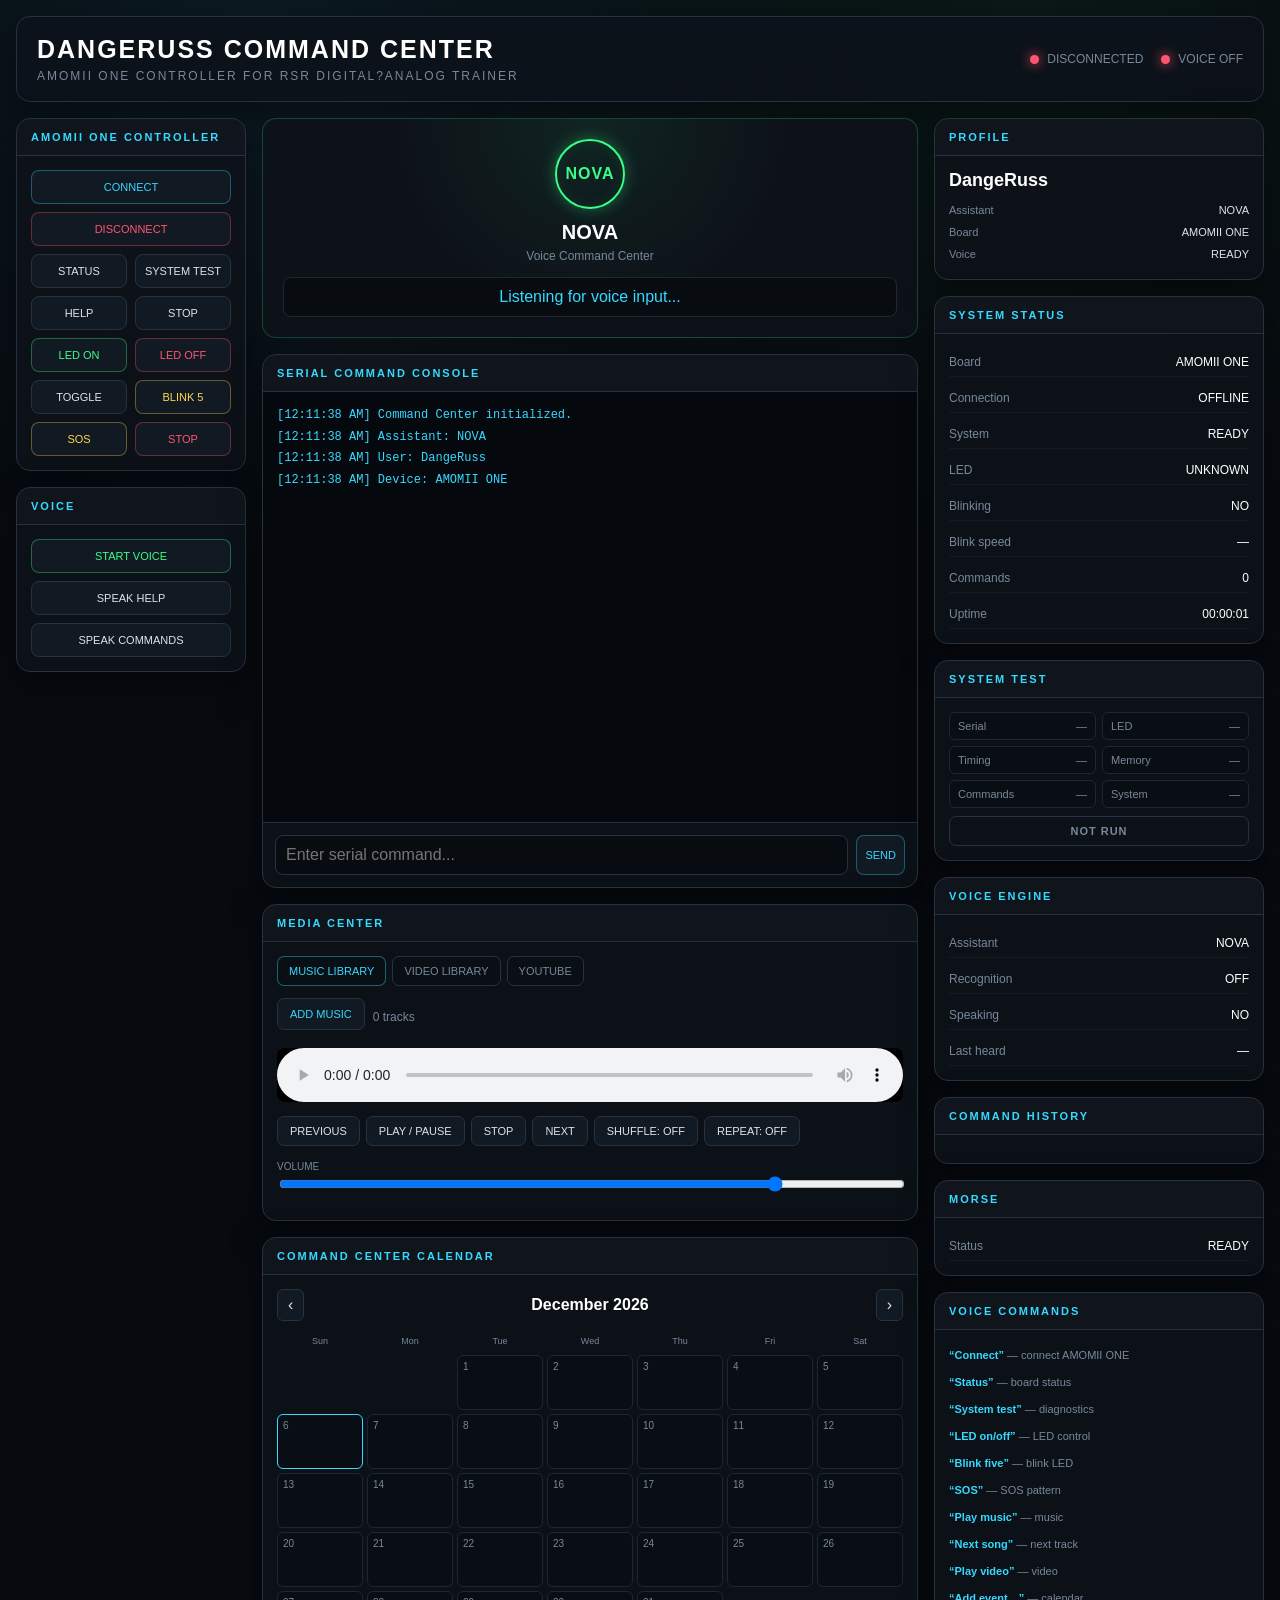
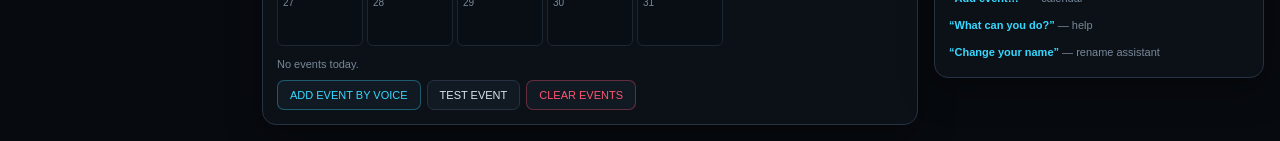
==== index.html @ c50225e8 "ccc" ====
<!DOCTYPE html>
<html lang="en">
<head>
<meta charset="UTF-8">
<meta name="viewport" content="width=device-width, initial-scale=1.0">
<title>DangeRuss Command Center</title>

<style>
:root{
  --bg:#070a0f;
  --panel:#0d1219;
  --panel2:#101721;
  --border:#263241;
  --text:#d9e4ef;
  --muted:#788899;
  --green:#39ff88;
  --cyan:#36d9ff;
  --yellow:#ffd84d;
  --red:#ff5570;
  --purple:#b58cff;
  --shadow:0 12px 35px rgba(0,0,0,.35);
}

*{box-sizing:border-box}

html,body{
  margin:0;
  min-height:100%;
  background:var(--bg);
  color:var(--text);
  font-family:
    Inter,Segoe UI,Roboto,Helvetica,Arial,sans-serif;
}

body{
  background:
    radial-gradient(circle at 20% 0%,rgba(54,217,255,.08),transparent 30%),
    radial-gradient(circle at 80% 0%,rgba(57,255,136,.06),transparent 28%),
    var(--bg);
}

button,
input,
select{
  font:inherit;
}

button{
  cursor:pointer;
}

.app{
  max-width:1800px;
  margin:auto;
  padding:16px;
}

/* HEADER */

header{
  display:flex;
  align-items:center;
  justify-content:space-between;
  gap:20px;
  padding:18px 20px;
  margin-bottom:16px;
  background:rgba(13,18,25,.92);
  border:1px solid var(--border);
  border-radius:14px;
  box-shadow:var(--shadow);
}

.brand h1{
  margin:0;
  font-size:25px;
  letter-spacing:2px;
  color:white;
}

.brand p{
  margin:5px 0 0;
  color:var(--muted);
  font-size:12px;
  letter-spacing:2px;
}

.headerStatus{
  display:flex;
  gap:18px;
  flex-wrap:wrap;
  justify-content:flex-end;
}

.statusItem{
  display:flex;
  align-items:center;
  gap:8px;
  font-size:12px;
  color:var(--muted);
}

.dot{
  width:9px;
  height:9px;
  border-radius:50%;
  background:#555;
  box-shadow:0 0 8px transparent;
}

.dot.green{
  background:var(--green);
  box-shadow:0 0 12px var(--green);
}

.dot.red{
  background:var(--red);
  box-shadow:0 0 12px var(--red);
}

.dot.yellow{
  background:var(--yellow);
  box-shadow:0 0 12px var(--yellow);
}

/* GRID */

.mainGrid{
  display:grid;
  grid-template-columns:230px minmax(400px,1fr) 330px;
  gap:16px;
}

/* PANELS */

.panel{
  background:rgba(13,18,25,.94);
  border:1px solid var(--border);
  border-radius:14px;
  box-shadow:var(--shadow);
  overflow:hidden;
}

.panelHeader{
  padding:12px 14px;
  border-bottom:1px solid var(--border);
  background:rgba(255,255,255,.015);
  color:var(--cyan);
  font-size:11px;
  font-weight:700;
  letter-spacing:2px;
}

.panelBody{
  padding:14px;
}

/* BUTTONS */

.buttonGrid{
  display:grid;
  grid-template-columns:1fr 1fr;
  gap:8px;
}

button.control{
  border:1px solid var(--border);
  background:#111923;
  color:var(--text);
  padding:10px 8px;
  border-radius:8px;
  font-size:11px;
  transition:.15s ease;
}

button.control:hover{
  border-color:var(--cyan);
  color:white;
  transform:translateY(-1px);
}

button.control.primary{
  border-color:rgba(54,217,255,.35);
  color:var(--cyan);
}

button.control.good{
  border-color:rgba(57,255,136,.35);
  color:var(--green);
}

button.control.warn{
  border-color:rgba(255,216,77,.35);
  color:var(--yellow);
}

button.control.danger{
  border-color:rgba(255,85,112,.35);
  color:var(--red);
}

.full{
  grid-column:1/-1;
}

/* CENTER */

.centerColumn{
  min-width:0;
}

.voiceHero{
  margin-bottom:16px;
  border:1px solid rgba(57,255,136,.22);
  background:
    radial-gradient(circle at 50% 0%,rgba(57,255,136,.08),transparent 50%),
    var(--panel);
  border-radius:14px;
  padding:20px;
  text-align:center;
}

.voiceOrb{
  width:70px;
  height:70px;
  margin:0 auto 12px;
  border-radius:50%;
  border:2px solid var(--green);
  box-shadow:
    0 0 15px rgba(57,255,136,.35),
    inset 0 0 15px rgba(57,255,136,.08);
  display:flex;
  align-items:center;
  justify-content:center;
  color:var(--green);
  font-weight:bold;
  letter-spacing:1px;
}

.voiceOrb.listening{
  animation:pulse 1.3s infinite;
}

@keyframes pulse{
  0%,100%{
    box-shadow:
      0 0 15px rgba(57,255,136,.35),
      inset 0 0 15px rgba(57,255,136,.08);
  }
  50%{
    box-shadow:
      0 0 35px rgba(57,255,136,.7),
      inset 0 0 25px rgba(57,255,136,.2);
  }
}

.voiceTitle{
  font-size:20px;
  font-weight:700;
  color:white;
}

.voiceSubtitle{
  margin-top:5px;
  color:var(--muted);
  font-size:12px;
}

.lastHeard{
  margin-top:14px;
  padding:10px;
  background:#080c11;
  border:1px solid #1e2834;
  border-radius:8px;
  color:var(--cyan);
  min-height:40px;
}

/* CONSOLE */

.console{
  height:430px;
  overflow-y:auto;
  padding:14px;
  background:#05080c;
  font-family:"Cascadia Code","SFMono-Regular",Consolas,monospace;
  font-size:12px;
  line-height:1.55;
  white-space:pre-wrap;
  word-break:break-word;
}

.consoleLine{
  margin:0 0 3px;
}

.consoleLine.system{color:var(--cyan)}
.consoleLine.success{color:var(--green)}
.consoleLine.warning{color:var(--yellow)}
.consoleLine.error{color:var(--red)}
.consoleLine.voice{color:var(--purple)}
.consoleLine.command{color:#d9e4ef}

.commandRow{
  display:flex;
  gap:8px;
  padding:12px;
  border-top:1px solid var(--border);
}

.commandRow input{
  flex:1;
  min-width:0;
  background:#080c11;
  border:1px solid var(--border);
  color:white;
  padding:10px;
  border-radius:8px;
  outline:none;
}

.commandRow input:focus{
  border-color:var(--cyan);
}

/* RIGHT */

.statList{
  display:grid;
  gap:7px;
}

.stat{
  display:flex;
  justify-content:space-between;
  gap:10px;
  padding:7px 0;
  border-bottom:1px solid rgba(255,255,255,.04);
  font-size:12px;
}

.stat span:first-child{
  color:var(--muted);
}

.stat span:last-child{
  color:white;
  text-align:right;
}

.card{
  margin-bottom:16px;
}

.card:last-child{
  margin-bottom:0;
}

/* DIAGNOSTICS */

.testGrid{
  display:grid;
  grid-template-columns:1fr 1fr;
  gap:6px;
}

.testItem{
  display:flex;
  justify-content:space-between;
  padding:7px 8px;
  border:1px solid #1c2732;
  border-radius:6px;
  background:#090e14;
  font-size:11px;
}

.testItem span:first-child{
  color:var(--muted);
}

.testValue.ok{color:var(--green)}
.testValue.fail{color:var(--red)}
.testValue.testing{color:var(--yellow)}
.testValue.pending{color:var(--muted)}

.testResult{
  margin-top:8px;
  text-align:center;
  padding:8px;
  border-radius:7px;
  border:1px solid #263241;
  color:var(--muted);
  font-size:11px;
  font-weight:bold;
  letter-spacing:1px;
}

.testResult.pass{
  color:var(--green);
  border-color:rgba(57,255,136,.35);
}

.testResult.fail{
  color:var(--red);
  border-color:rgba(255,85,112,.35);
}

/* PROFILE */

.profileName{
  font-size:18px;
  color:white;
  font-weight:700;
  margin-bottom:8px;
}

.profileRow{
  display:flex;
  justify-content:space-between;
  font-size:11px;
  padding:5px 0;
}

.profileRow span:first-child{
  color:var(--muted);
}

/* HISTORY */

.history{
  max-height:190px;
  overflow-y:auto;
}

.historyItem{
  padding:6px 0;
  border-bottom:1px solid rgba(255,255,255,.04);
  font-size:11px;
}

.historyItem .time{
  color:var(--muted);
  margin-right:6px;
}

.historyItem .cmd{
  color:var(--cyan);
}

/* MEDIA */

.mediaPanel{
  margin-top:16px;
}

.mediaTabs{
  display:flex;
  gap:6px;
  margin-bottom:12px;
  flex-wrap:wrap;
}

.tab{
  border:1px solid var(--border);
  background:#0a0f15;
  color:var(--muted);
  padding:8px 11px;
  border-radius:7px;
  font-size:11px;
}

.tab.active{
  color:var(--cyan);
  border-color:rgba(54,217,255,.4);
}

.mediaSection{
  display:none;
}

.mediaSection.active{
  display:block;
}

.mediaControls{
  display:flex;
  gap:6px;
  flex-wrap:wrap;
  margin-top:10px;
}

.mediaControls button{
  border:1px solid var(--border);
  background:#111923;
  color:var(--text);
  padding:8px 12px;
  border-radius:7px;
  font-size:11px;
}

.mediaControls button:hover{
  border-color:var(--cyan);
}

.mediaFileRow{
  display:flex;
  gap:8px;
  align-items:center;
  margin-bottom:8px;
  flex-wrap:wrap;
}

.fileButton{
  display:inline-block;
  padding:9px 12px;
  border:1px solid var(--border);
  background:#111923;
  color:var(--cyan);
  border-radius:7px;
  cursor:pointer;
  font-size:11px;
}

input[type=file]{
  display:none;
}

.mediaList{
  margin-top:10px;
  max-height:150px;
  overflow-y:auto;
}

.mediaItem{
  padding:8px;
  margin-bottom:5px;
  border:1px solid #1c2732;
  border-radius:6px;
  background:#090e14;
  font-size:11px;
  cursor:pointer;
}

.mediaItem:hover,
.mediaItem.selected{
  border-color:var(--cyan);
}

audio,
video{
  width:100%;
  margin-top:10px;
  background:#000;
  border-radius:8px;
}

.videoWrap{
  background:#000;
  border-radius:8px;
  overflow:hidden;
}

#youtubeFrame{
  width:100%;
  aspect-ratio:16/9;
  border:0;
  display:block;
}

.youtubeRow{
  display:flex;
  gap:7px;
}

.youtubeRow input{
  flex:1;
  min-width:0;
  background:#080c11;
  border:1px solid var(--border);
  color:white;
  padding:9px;
  border-radius:7px;
}

/* CALENDAR */

.calendarHeader{
  display:flex;
  justify-content:space-between;
  align-items:center;
  gap:10px;
  margin-bottom:10px;
}

.calendarHeader button{
  border:1px solid var(--border);
  background:#111923;
  color:var(--text);
  padding:6px 10px;
  border-radius:6px;
}

.calendarMonth{
  color:white;
  font-weight:700;
}

.calendarGrid{
  display:grid;
  grid-template-columns:repeat(7,1fr);
  gap:4px;
}

.dayLabel{
  text-align:center;
  color:var(--muted);
  font-size:9px;
  padding:5px 0;
}

.day{
  min-height:55px;
  border:1px solid #1c2732;
  border-radius:6px;
  padding:5px;
  background:#090e14;
  font-size:10px;
}

.day.today{
  border-color:var(--cyan);
}

.dayNumber{
  color:var(--muted);
}

.eventDot{
  margin-top:4px;
  color:var(--green);
  white-space:nowrap;
  overflow:hidden;
  text-overflow:ellipsis;
}

/* EVENT LIST */

.eventList{
  margin-top:12px;
  max-height:230px;
  overflow-y:auto;
}

.event{
  padding:9px;
  border:1px solid #1c2732;
  background:#090e14;
  border-radius:7px;
  margin-bottom:6px;
}

.eventTitle{
  color:white;
  font-weight:700;
  font-size:12px;
}

.eventMeta{
  color:var(--muted);
  font-size:10px;
  margin-top:3px;
}

/* HELP */

.helpList{
  display:grid;
  gap:5px;
  font-size:11px;
  color:var(--muted);
}

.helpList div{
  padding:5px 0;
}

.helpList b{
  color:var(--cyan);
}

/* MOBILE */

@media(max-width:1100px){
  .mainGrid{
    grid-template-columns:200px 1fr;
  }

  .rightColumn{
    grid-column:1/-1;
    display:grid;
    grid-template-columns:1fr 1fr;
    gap:16px;
  }

  .rightColumn .card{
    margin:0;
  }
}

@media(max-width:750px){
  .mainGrid{
    grid-template-columns:1fr;
  }

  .rightColumn{
    display:block;
  }

  .rightColumn .card{
    margin-bottom:16px;
  }

  header{
    flex-direction:column;
    align-items:flex-start;
  }

  .headerStatus{
    justify-content:flex-start;
  }

  .console{
    height:350px;
  }
}

@media(max-width:500px){
  .app{
    padding:8px;
  }

  .buttonGrid{
    grid-template-columns:1fr 1fr;
  }

  .calendarGrid{
    gap:2px;
  }

  .day{
    min-height:45px;
  }
}
</style>
</head>

<body>

<div class="app">

<header>
  <div class="brand">
    <h1>DANGERUSS COMMAND CENTER</h1>
    <p>AMOMII ONE CONTROLLER FOR RSR DIGITAL?ANALOG TRAINER</p>
  </div>

  <div class="headerStatus">
    <div class="statusItem">
      <span id="connectionDot" class="dot red"></span>
      <span id="connectionText">DISCONNECTED</span>
    </div>

    <div class="statusItem">
      <span id="voiceDot" class="dot red"></span>
      <span id="voiceText">VOICE OFF</span>
    </div>
  </div>
</header>

<div class="mainGrid">

<!-- LEFT COLUMN -->

<div class="leftColumn">

  <div class="panel card">
    <div class="panelHeader">AMOMII ONE CONTROLLER</div>

    <div class="panelBody">
      <div class="buttonGrid">

        <button class="control primary full" onclick="connectSerial()">
          CONNECT
        </button>

        <button class="control danger full" onclick="disconnectSerial()">
          DISCONNECT
        </button>

        <button class="control" onclick="sendCloudCommand('status')">
          STATUS
        </button>

        <button class="control" onclick="runSystemTest()">
          SYSTEM TEST
        </button>

        <button class="control" onclick="sendCloudCommand('help')">
          HELP
        </button>

        <button class="control" onclick="stopBoard()">
          STOP
        </button>

        <button class="control good" onclick="sendCloudCommand('led on')">
          LED ON
        </button>

        <button class="control danger" onclick="sendCloudCommand('led off')">
          LED OFF
        </button>

        <button class="control" onclick="sendCloudCommand('toggle')">
          TOGGLE
        </button>

        <button class="control warn" onclick="sendCloudCommand('blink 5')">
          BLINK 5
        </button>

        <button class="control warn" onclick="sendCloudCommand('sos')">
          SOS
        </button>

        <button class="control danger" onclick="sendCloudCommand('stop')">
          STOP
        </button>

      </div>
    </div>
  </div>


  <div class="panel card">
    <div class="panelHeader">VOICE</div>

    <div class="panelBody">
      <div class="buttonGrid">

        <button
          id="voiceButton"
          class="control good full"
          onclick="toggleVoice()">
          START VOICE
        </button>

        <button
          class="control full"
          onclick="speakHelp()">
          SPEAK HELP
        </button>

        <button
          class="control full"
          onclick="speakCommands()">
          SPEAK COMMANDS
        </button>

      </div>
    </div>
  </div>

</div>


<!-- CENTER COLUMN -->

<div class="centerColumn">

  <div class="voiceHero">

    <div id="voiceOrb" class="voiceOrb">
      NOVA
    </div>

    <div id="assistantTitle" class="voiceTitle">
      NOVA
    </div>

    <div class="voiceSubtitle">
      Voice Command Center
    </div>

    <div id="lastHeard" class="lastHeard">
      Listening for voice input...
    </div>

  </div>


  <div class="panel">

    <div class="panelHeader">
      SERIAL COMMAND CONSOLE
    </div>

    <div id="console" class="console"></div>

    <div class="commandRow">
      <input
        id="commandInput"
        type="text"
        placeholder="Enter serial command..."
        autocomplete="off">

      <button
        class="control primary"
        onclick="sendManualCommand()">
        SEND
      </button>
    </div>

  </div>


  <!-- MEDIA CENTER -->

  <div class="panel mediaPanel">

    <div class="panelHeader">
      MEDIA CENTER
    </div>

    <div class="panelBody">

      <div class="mediaTabs">

        <button
          class="tab active"
          data-tab="music"
          onclick="showMediaTab('music')">
          MUSIC LIBRARY
        </button>

        <button
          class="tab"
          data-tab="video"
          onclick="showMediaTab('video')">
          VIDEO LIBRARY
        </button>

        <button
          class="tab"
          data-tab="youtube"
          onclick="showMediaTab('youtube')">
          YOUTUBE
        </button>

      </div>


      <!-- MUSIC -->

      <div id="musicSection" class="mediaSection active">

        <div class="mediaFileRow">

          <label class="fileButton">
            ADD MUSIC
            <input
              id="musicFiles"
              type="file"
              accept="audio/*"
              multiple>
          </label>

          <span id="musicCount" class="voiceSubtitle">
            0 tracks
          </span>

        </div>

        <audio
          id="audioPlayer"
          controls>
        </audio>

        <div class="mediaControls">

          <button onclick="previousMusic()">PREVIOUS</button>
          <button onclick="toggleMusic()">PLAY / PAUSE</button>
          <button onclick="stopMusic()">STOP</button>
          <button onclick="nextMusic()">NEXT</button>

          <button onclick="toggleShuffle()">
            SHUFFLE: <span id="shuffleText">OFF</span>
          </button>

          <button onclick="toggleRepeat()">
            REPEAT: <span id="repeatText">OFF</span>
          </button>

        </div>

        <div style="margin-top:10px">
          <label style="font-size:10px;color:var(--muted)">
            VOLUME
          </label>

          <input
            id="musicVolume"
            type="range"
            min="0"
            max="1"
            step=".01"
            value=".8"
            style="width:100%">
        </div>

        <div id="musicList" class="mediaList"></div>

      </div>


      <!-- VIDEO -->

      <div id="videoSection" class="mediaSection">

        <div class="mediaFileRow">

          <label class="fileButton">
            ADD VIDEOS
            <input
              id="videoFiles"
              type="file"
              accept="video/*"
              multiple>
          </label>

          <span id="videoCount" class="voiceSubtitle">
            0 videos
          </span>

        </div>

        <video
          id="videoPlayer"
          controls>
        </video>

        <div class="mediaControls">

          <button onclick="previousVideo()">PREVIOUS</button>
          <button onclick="toggleVideo()">PLAY / PAUSE</button>
          <button onclick="stopVideo()">STOP</button>
          <button onclick="nextVideo()">NEXT</button>

        </div>

        <div style="margin-top:10px">
          <label style="font-size:10px;color:var(--muted)">
            VOLUME
          </label>

          <input
            id="videoVolume"
            type="range"
            min="0"
            max="1"
            step=".01"
            value=".8"
            style="width:100%">
        </div>

        <div id="videoList" class="mediaList"></div>

      </div>


      <!-- YOUTUBE -->

      <div id="youtubeSection" class="mediaSection">

        <div class="youtubeRow">

          <input
            id="youtubeInput"
            type="text"
            placeholder="Paste YouTube URL or video ID">

          <button
            class="control primary"
            onclick="loadYouTube()">
            LOAD
          </button>

        </div>

        <div class="videoWrap" style="margin-top:10px">
          <iframe
            id="youtubeFrame"
            src=""
            allow="autoplay; encrypted-media; picture-in-picture"
            allowfullscreen>
          </iframe>
        </div>

        <div class="mediaControls">

          <button onclick="youtubeCommand('playVideo')">
            PLAY
          </button>

          <button onclick="youtubeCommand('pauseVideo')">
            PAUSE
          </button>

          <button onclick="youtubeCommand('stopVideo')">
            STOP
          </button>

        </div>

      </div>

    </div>
  </div>


  <!-- CALENDAR -->

  <div class="panel mediaPanel">

    <div class="panelHeader">
      COMMAND CENTER CALENDAR
    </div>

    <div class="panelBody">

      <div class="calendarHeader">

        <button onclick="changeMonth(-1)">‹</button>

        <div id="calendarMonth" class="calendarMonth"></div>

        <button onclick="changeMonth(1)">›</button>

      </div>

      <div
        id="calendarGrid"
        class="calendarGrid">
      </div>

      <div id="eventList" class="eventList"></div>

      <div class="mediaControls">

        <button
          class="control primary"
          onclick="voiceAddEvent()">
          ADD EVENT BY VOICE
        </button>

        <button
          class="control"
          onclick="addTestEvent()">
          TEST EVENT
        </button>

        <button
          class="control danger"
          onclick="clearEvents()">
          CLEAR EVENTS
        </button>

      </div>

    </div>
  </div>

</div>


<!-- RIGHT COLUMN -->

<div class="rightColumn">


  <!-- PROFILE -->

  <div class="panel card">

    <div class="panelHeader">
      PROFILE
    </div>

    <div class="panelBody">

      <div class="profileName" id="profileUserName">
        DangeRuss
      </div>

      <div class="profileRow">
        <span>Assistant</span>
        <span id="profileAssistantName">NOVA</span>
      </div>

      <div class="profileRow">
        <span>Board</span>
        <span>AMOMII ONE</span>
      </div>

      <div class="profileRow">
        <span>Voice</span>
        <span id="profileVoice">READY</span>
      </div>

    </div>
  </div>


  <!-- SYSTEM STATUS -->

  <div class="panel card">

    <div class="panelHeader">
      SYSTEM STATUS
    </div>

    <div class="panelBody">

      <div class="statList">

        <div class="stat">
          <span>Board</span>
          <span>AMOMII ONE</span>
        </div>

        <div class="stat">
          <span>Connection</span>
          <span id="statusConnection">OFFLINE</span>
        </div>

        <div class="stat">
          <span>System</span>
          <span id="statusSystem">READY</span>
        </div>

        <div class="stat">
          <span>LED</span>
          <span id="statusLed">UNKNOWN</span>
        </div>

        <div class="stat">
          <span>Blinking</span>
          <span id="statusBlinking">NO</span>
        </div>

        <div class="stat">
          <span>Blink speed</span>
          <span id="statusBlinkSpeed">—</span>
        </div>

        <div class="stat">
          <span>Commands</span>
          <span id="statusCommands">0</span>
        </div>

        <div class="stat">
          <span>Uptime</span>
          <span id="uptime">00:00:00</span>
        </div>

      </div>

    </div>
  </div>


  <!-- SYSTEM TEST -->

  <div class="panel card">

    <div class="panelHeader">
      SYSTEM TEST
    </div>

    <div class="panelBody">

      <div class="testGrid">

        <div class="testItem">
          <span>Serial</span>
          <span id="testSerial" class="testValue pending">—</span>
        </div>

        <div class="testItem">
          <span>LED</span>
          <span id="testLed" class="testValue pending">—</span>
        </div>

        <div class="testItem">
          <span>Timing</span>
          <span id="testTiming" class="testValue pending">—</span>
        </div>

        <div class="testItem">
          <span>Memory</span>
          <span id="testMemory" class="testValue pending">—</span>
        </div>

        <div class="testItem">
          <span>Commands</span>
          <span id="testCommands" class="testValue pending">—</span>
        </div>

        <div class="testItem">
          <span>System</span>
          <span id="testSystem" class="testValue pending">—</span>
        </div>

      </div>

      <div id="testResult" class="testResult">
        NOT RUN
      </div>

    </div>
  </div>


  <!-- VOICE ENGINE -->

  <div class="panel card">

    <div class="panelHeader">
      VOICE ENGINE
    </div>

    <div class="panelBody">

      <div class="statList">

        <div class="stat">
          <span>Assistant</span>
          <span id="voiceEngineName">NOVA</span>
        </div>

        <div class="stat">
          <span>Recognition</span>
          <span id="recognitionState">OFF</span>
        </div>

        <div class="stat">
          <span>Speaking</span>
          <span id="speakingState">NO</span>
        </div>

        <div class="stat">
          <span>Last heard</span>
          <span id="voiceLastShort">—</span>
        </div>

      </div>

    </div>
  </div>


  <!-- COMMAND HISTORY -->

  <div class="panel card">

    <div class="panelHeader">
      COMMAND HISTORY
    </div>

    <div class="panelBody">

      <div id="commandHistory" class="history"></div>

    </div>
  </div>


  <!-- MORSE -->

  <div class="panel card">

    <div class="panelHeader">
      MORSE
    </div>

    <div class="panelBody">

      <div class="statList">

        <div class="stat">
          <span>Status</span>
          <span id="morseStatus">READY</span>
        </div>

      </div>

    </div>
  </div>


  <!-- VOICE HELP -->

  <div class="panel card">

    <div class="panelHeader">
      VOICE COMMANDS
    </div>

    <div class="panelBody">

      <div class="helpList">

        <div><b>“Connect”</b> — connect AMOMII ONE</div>
        <div><b>“Status”</b> — board status</div>
        <div><b>“System test”</b> — diagnostics</div>
        <div><b>“LED on/off”</b> — LED control</div>
        <div><b>“Blink five”</b> — blink LED</div>
        <div><b>“SOS”</b> — SOS pattern</div>
        <div><b>“Play music”</b> — music</div>
        <div><b>“Next song”</b> — next track</div>
        <div><b>“Play video”</b> — video</div>
        <div><b>“Add event…”</b> — calendar</div>
        <div><b>“What can you do?”</b> — help</div>
        <div><b>“Change your name”</b> — rename assistant</div>

      </div>

    </div>
  </div>

</div>

</div>
</div>


<script>
/* ============================================================
   AMOMII ONE COMMAND CENTER
   Central Assistant + Device + Media + Calendar Architecture
   ============================================================ */


/* ============================================================
   IDENTITY
   ============================================================ */

const BOARD_NAME = "AMOMII ONE";

let assistantName =
  localStorage.getItem("amomiiAssistantName") || "NOVA";

let userName =
  localStorage.getItem("amomiiUserName") || "DangeRuss";

let awaitingUserName = false;
let awaitingAssistantName = false;
let awaitingEvent = false;


/* ============================================================
   SERIAL
   ============================================================ */

let port = null;
let reader = null;
let writer = null;
let keepReading = false;

let commandCount = 0;

const BAUD_RATE = 9600;


/* ============================================================
   VOICE
   ============================================================ */

let recognition = null;
let recognitionRunning = false;
let restartingRecognition = false;
let voiceEnabled = false;

let isSpeaking = false;
let speechQueue = [];

let resumeRecognitionTimer = null;
let recognitionCooldownTimer = null;

let lastVoiceCommand = "";

let SpeechRecognition =
  window.SpeechRecognition ||
  window.webkitSpeechRecognition;

const speechSupported =
  "speechSynthesis" in window &&
  !!SpeechRecognition;


/* ============================================================
   SYSTEM TEST
   ============================================================ */

let systemTestState = {
  active:false,
  serial:null,
  led:null,
  timing:null,
  memory:null,
  commands:null,
  system:null
};


/* ============================================================
   MEDIA
   ============================================================ */

let musicLibrary = [];
let musicIndex = -1;
let musicShuffle = false;
let musicRepeat = false;

let videoLibrary = [];
let videoIndex = -1;

let youtubeVideoId = "";


/* ============================================================
   CALENDAR
   ============================================================ */

let calendarDate = new Date();

let calendarEvents =
  JSON.parse(
    localStorage.getItem("amomiiCalendarEvents") || "[]"
  );


/* ============================================================
   UPTIME
   ============================================================ */

const startupTime = Date.now();


/* ============================================================
   DOM
   ============================================================ */

const consoleEl =
  document.getElementById("console");

const commandInput =
  document.getElementById("commandInput");

const lastHeardEl =
  document.getElementById("lastHeard");

const voiceOrb =
  document.getElementById("voiceOrb");


/* ============================================================
   INITIALIZATION
   ============================================================ */

document.addEventListener("DOMContentLoaded", () => {

  updateIdentityUI();
  initializeVoice();
  initializeMedia();
  renderCalendar();
  updateUptime();

  log(
    `Command Center initialized.`,
    "system"
  );

  log(
    `Assistant: ${assistantName}`,
    "system"
  );

  log(
    `User: ${userName}`,
    "system"
  );

  log(
    `Device: ${BOARD_NAME}`,
    "system"
  );

  if(!("serial" in navigator)){
    log(
      "Web Serial is not available in this browser.",
      "warning"
    );
  }

  if(!speechSupported){
    log(
      "Web Speech recognition is not available.",
      "warning"
    );
  }

});


/* ============================================================
   LOGGING
   ============================================================ */

function timestamp(){

  return new Date().toLocaleTimeString();

}


function log(message, type="system"){

  const line =
    document.createElement("div");

  line.className =
    `consoleLine ${type}`;

  line.textContent =
    `[${timestamp()}] ${message}`;

  consoleEl.appendChild(line);

  consoleEl.scrollTop =
    consoleEl.scrollHeight;

}


function addHistory(command){

  const history =
    document.getElementById("commandHistory");

  const item =
    document.createElement("div");

  item.className =
    "historyItem";

  item.innerHTML =
    `<span class="time">${timestamp()}</span>
     <span class="cmd">${escapeHtml(command)}</span>`;

  history.prepend(item);

  while(history.children.length > 30){
    history.removeChild(
      history.lastChild
    );
  }

}


function escapeHtml(text){

  return String(text)
    .replaceAll("&","&amp;")
    .replaceAll("<","&lt;")
    .replaceAll(">","&gt;")
    .replaceAll('"',"&quot;")
    .replaceAll("'","&#039;");

}


/* ============================================================
   IDENTITY UI
   ============================================================ */

function updateIdentityUI(){

  document.getElementById(
    "assistantTitle"
  ).textContent =
    assistantName;

  document.getElementById(
    "voiceOrb"
  ).textContent =
    assistantName.substring(0,6);

  document.getElementById(
    "profileAssistantName"
  ).textContent =
    assistantName;

  document.getElementById(
    "voiceEngineName"
  ).textContent =
    assistantName;

  document.getElementById(
    "profileUserName"
  ).textContent =
    userName;

}


/* ============================================================
   USER NAME
   ============================================================ */

function setUserName(name){

  name =
    cleanName(name);

  if(!name){
    return;
  }

  userName = name;

  localStorage.setItem(
    "amomiiUserName",
    userName
  );

  awaitingUserName = false;

  updateIdentityUI();

  log(
    `User name set to ${userName}.`,
    "success"
  );

  speak(
    `Nice to meet you, ${userName}.`
  );

}


function cleanName(name){

  return String(name)
    .replace(
      /^(my name is|call me|i am|i'm)\s+/i,
      ""
    )
    .replace(/[.!?,]+$/,"")
    .trim()
    .slice(0,40);

}


/* ============================================================
   ASSISTANT NAME
   ============================================================ */

function setAssistantName(name){

  name =
    String(name)
      .replace(
        /^(your name is|call yourself|call you|i want to call you|i'll call you)\s+/i,
        ""
      )
      .replace(/[.!?,]+$/,"")
      .trim()
      .slice(0,30);

  if(!name){
    return;
  }

  assistantName = name;

  localStorage.setItem(
    "amomiiAssistantName",
    assistantName
  );

  awaitingAssistantName = false;

  updateIdentityUI();

  log(
    `Assistant renamed to ${assistantName}.`,
    "success"
  );

  speak(
    `Got it. You can call me ${assistantName}.`
  );

}


function connectSerial() {
  log("Connected to AMOMII Cloud Relay.", "success");
  updateConnectionUI(true);
  speak("AMOMII Cloud Relay is connected.");
}

async function disconnectSerial(){

  keepReading = false;

  try{

    if(reader){

      try{
        await reader.cancel();
      }catch(e){}

      reader.releaseLock();
      reader = null;
    }

    if(writer){

      writer.releaseLock();
      writer = null;
    }

    if(port){

      await port.close();
      port = null;
    }

  }catch(error){

    log(
      `Disconnect error: ${error.message}`,
      "error"
    );

  }

  updateConnectionUI(false);

  log(
    "Disconnected.",
    "warning"
  );

}


function updateConnectionUI(connected){

  const dot =
    document.getElementById("connectionDot");

  const text =
    document.getElementById("connectionText");

  const status =
    document.getElementById("statusConnection");

  if(connected){

    dot.className = "dot green";
    text.textContent = "CONNECTED";
    status.textContent = "ONLINE";

  }else{

    dot.className = "dot red";
    text.textContent = "DISCONNECTED";
    status.textContent = "OFFLINE";

  }

}


/* ============================================================
   SERIAL READ
   ============================================================ */

async function readSerial(){

  if(!port || !port.readable){
    return;
  }

  reader =
    port.readable.getReader();

  const decoder =
    new TextDecoder();

  let buffer = "";

  try{

    while(keepReading){

      const {
        value,
        done
      } = await reader.read();

      if(done){
        break;
      }

      if(value){

        buffer +=
          decoder.decode(
            value,
            {stream:true}
          );

        const lines =
          buffer.split(/\r?\n/);

        buffer =
          lines.pop();

        for(const line of lines){

          if(line.trim()){
            processSerialLine(line.trim());
          }

        }

      }

    }

  }catch(error){

    if(keepReading){

      log(
        `Serial read error: ${error.message}`,
        "error"
      );

    }

  }finally{

    try{
      reader.releaseLock();
    }catch(e){}

    reader = null;
  }

}

function sendCloudCommand(command) {

  command = String(command).trim();
  if (!command) return;

  commandCount++;
  document.getElementById("statusCommands").textContent = commandCount;

  addHistory(command);

  log(`> ${command}`, "command");

  // Send command to Render instead of serial
  fetch("https://amomii-server.onrender.com/command", {
    method: "POST",
    body: command
  })
  .then(() => {
    log(`Sent to AMOMII Cloud Relay: ${command}`, "success");
  })
  .catch(error => {
    log(`Cloud send error: ${error.message}`, "error");
  });
}




function sendManualCommand(){

  const command =
    commandInput.value.trim();

  if(!command){
    return;
  }

  sendCloudCommand(command);

  commandInput.value = "";

}


commandInput.addEventListener(
  "keydown",
  event => {

    if(event.key === "Enter"){
      sendManualCommand();
    }

  }
);


/* ============================================================
   SERIAL LINE PARSER
   ============================================================ */

function processSerialLine(line){

  log(line);

  parseSystemTestLine(line);
  parseBoardStatus(line);
  parseLedState(line);

  if(
    /^flash complete\.?$/i.test(line)
  ){

    log(
      "System test LED flash complete.",
      "success"
    );

  }

  if(
    /morse/i.test(line)
  ){

    document.getElementById(
      "morseStatus"
    ).textContent =
      line;

  }

}


/* ============================================================
   BOARD STATUS
   ============================================================ */

function parseBoardStatus(line){

  const led =
    line.match(
      /\bLED\s*:\s*(ON|OFF|TESTING)\b/i
    );

  if(led){

    document.getElementById(
      "statusLed"
    ).textContent =
      led[1].toUpperCase();

  }

  const blinking =
    line.match(
      /\bBlink(?:ing)?\s*:\s*(YES|NO|ON|OFF)\b/i
    );

  if(blinking){

    document.getElementById(
      "statusBlinking"
    ).textContent =
      blinking[1].toUpperCase();

  }

  const speed =
    line.match(
      /\b(?:Blink speed|Speed)\s*:\s*([^\r\n]+)/i
    );

  if(speed){

    document.getElementById(
      "statusBlinkSpeed"
    ).textContent =
      speed[1].trim();

  }

}


function parseLedState(line){

  if(
    /\bLED\s+(ON|ENABLED)\b/i.test(line)
  ){

    document.getElementById(
      "statusLed"
    ).textContent = "ON";

  }

  if(
    /\bLED\s+(OFF|DISABLED)\b/i.test(line)
  ){

    document.getElementById(
      "statusLed"
    ).textContent = "OFF";

  }

}


/* ============================================================
   SYSTEM TEST
   ============================================================ */

function resetSystemTest(){

  systemTestState = {
    active:false,
    serial:null,
    led:null,
    timing:null,
    memory:null,
    commands:null,
    system:null
  };

  [
    "Serial",
    "Led",
    "Timing",
    "Memory",
    "Commands",
    "System"
  ].forEach(key => {

    const el =
      document.getElementById(
        `test${key}`
      );

    if(el){

      el.textContent = "—";
      el.className =
        "testValue pending";

    }

  });

  const result =
    document.getElementById(
      "testResult"
    );

  result.textContent =
    "NOT RUN";

  result.className =
    "testResult";

}


function runSystemTest(){

  resetSystemTest();

  systemTestState.active = true;

  [
    "Serial",
    "Led",
    "Timing",
    "Memory",
    "Commands",
    "System"
  ].forEach(key => {

    const el =
      document.getElementById(
        `test${key}`
      );

    if(el){

      el.textContent = "TESTING";
      el.className =
        "testValue testing";

    }

  });

  document.getElementById(
    "testResult"
  ).textContent =
    "RUNNING";

  document.getElementById(
    "statusSystem"
  ).textContent =
    "TESTING";

  log(
    "Starting system test...",
    "system"
  );

  sendCloudCommand("test");

  speak(
    "Starting system test."
  );

}


function parseSystemTestLine(line){

  if(!systemTestState.active){
    return;
  }

  const testMatch =
    line.match(
      /^\s*(Serial|LED|Timing|Memory|Commands|System):\s*(OK|FAIL|TESTING)\s*$/i
    );

  if(testMatch){

    const label =
      testMatch[1].toLowerCase();

    const value =
      testMatch[2].toUpperCase();

    const map = {
      serial:"serial",
      led:"led",
      timing:"timing",
      memory:"memory",
      commands:"commands",
      system:"system"
    };

    const key =
      map[label];

    if(key){

      systemTestState[key] =
        value;

      const idMap = {
        serial:"testSerial",
        led:"testLed",
        timing:"testTiming",
        memory:"testMemory",
        commands:"testCommands",
        system:"testSystem"
      };

      const el =
        document.getElementById(
          idMap[key]
        );

      el.textContent =
        value;

      el.className =
        `testValue ${
          value === "OK"
            ? "ok"
            : value === "FAIL"
              ? "fail"
              : "testing"
        }`;

    }

  }

  if(
    /^\s*=+\s*$/.test(line)
  ){

    finalizeSystemTest();

  }

}


function finalizeSystemTest(){

  if(!systemTestState.active){
    return;
  }

  systemTestState.active = false;

  const checks = [
    "serial",
    "led",
    "timing",
    "memory",
    "commands",
    "system"
  ];

  const allComplete =
    checks.every(
      key =>
        systemTestState[key] !== null
    );

  const allOk =
    checks.every(
      key =>
        systemTestState[key] === "OK"
    );

  const result =
    document.getElementById(
      "testResult"
    );

  if(allOk){

    result.textContent =
      "PASS";

    result.className =
      "testResult pass";

    document.getElementById(
      "statusSystem"
    ).textContent =
      "OK";

    speak(
      "System test complete. Serial, LED, timing, memory, commands, and system checks all passed."
    );

  }else{

    result.textContent =
      "FAIL";

    result.className =
      "testResult fail";

    document.getElementById(
      "statusSystem"
    ).textContent =
      "CHECK";

    const failures =
      checks.filter(
        key =>
          systemTestState[key] === "FAIL"
      );

    if(failures.length){

      speak(
        `System test complete. The following checks failed: ${failures.join(", ")}.`
      );

    }else if(!allComplete){

      speak(
        "System test finished, but I could not verify every check."
      );

    }else{

      speak(
        "System test completed with a problem."
      );

    }

  }

}


/* ============================================================
   BOARD SHORTCUTS
   ============================================================ */

function stopBoard(){

  sendCloudCommand("stop");

  document.getElementById(
    "statusBlinking"
  ).textContent =
    "NO";

  speak("Stopped.");

}


/* ============================================================
   VOICE INITIALIZATION
   ============================================================ */

function initializeVoice(){

  if(!speechSupported){
    return;
  }

  recognition =
    new SpeechRecognition();

  recognition.continuous = false;
  recognition.interimResults = false;
  recognition.lang = "en-US";
  recognition.maxAlternatives = 1;

  recognition.onstart = () => {

    recognitionRunning = true;

    document.getElementById(
      "recognitionState"
    ).textContent =
      "LISTENING";

    document.getElementById(
      "voiceText"
    ).textContent =
      "LISTENING";

    document.getElementById(
      "voiceDot"
    ).className =
      "dot green";

    voiceOrb.classList.add(
      "listening"
    );

  };


  recognition.onend = () => {

    recognitionRunning = false;

    document.getElementById(
      "recognitionState"
    ).textContent =
      "OFF";

    voiceOrb.classList.remove(
      "listening"
    );

    if(
      voiceEnabled &&
      !isSpeaking &&
      !restartingRecognition
    ){

      scheduleRecognitionRestart();

    }

  };


  recognition.onerror = event => {

    recognitionRunning = false;

    if(
      event.error === "not-allowed" ||
      event.error === "service-not-allowed"
    ){

      log(
        "Microphone permission was denied.",
        "error"
      );

      voiceEnabled = false;
      updateVoiceUI();

      return;
    }

    if(
      event.error !== "no-speech" &&
      event.error !== "aborted"
    ){

      log(
        `Voice recognition error: ${event.error}`,
        "warning"
      );

    }

  };


recognition.onresult = event => {

    if(isSpeaking){
      return;
    }

    const result =
      event.results[
        event.results.length - 1
      ];

    if(!result || !result[0]){
      return;
    }

    const transcript =
      result[0].transcript.trim();

    if(!transcript){
      return;
    }

    // Existing behavior
    handleVoiceInput(transcript);



};


}


/* ============================================================
   VOICE CONTROL
   ============================================================ */

function toggleVoice(){

  if(!speechSupported){

    log(
      "Voice recognition is not supported.",
      "error"
    );

    return;
  }

  if(voiceEnabled){

    stopVoice();

  }else{

    startVoice();

  }

}


function startVoice(){

  if(!recognition){
    initializeVoice();
  }

  voiceEnabled = true;

  updateVoiceUI();

  log(
    "Voice control enabled.",
    "voice"
  );

  awaitingUserName = false;

  speak(
    `Voice control enabled. Listening for voice input...`
  );

}


function stopVoice(){

  voiceEnabled = false;

  stopRecognitionForSpeech();

  clearTimeout(resumeRecognitionTimer);
  clearTimeout(recognitionCooldownTimer);

  updateVoiceUI();

  log(
    "Voice control disabled.",
    "warning"
  );

}


function updateVoiceUI(){

  const button =
    document.getElementById(
      "voiceButton"
    );

  const dot =
    document.getElementById(
      "voiceDot"
    );

  const text =
    document.getElementById(
      "voiceText"
    );

  const profile =
    document.getElementById(
      "profileVoice"
    );

  if(voiceEnabled){

    button.textContent =
      "STOP VOICE";

    button.className =
      "control danger full";

    dot.className =
      "dot green";

    text.textContent =
      "VOICE ON";

    profile.textContent =
      "READY";

  }else{

    button.textContent =
      "START VOICE";

    button.className =
      "control good full";

    dot.className =
      "dot red";

    text.textContent =
      "VOICE OFF";

    profile.textContent =
      "OFF";

    document.getElementById(
      "recognitionState"
    ).textContent =
      "OFF";

  }

}


/* ============================================================
   RECOGNITION CONTROL
   ============================================================ */

function startRecognition(){

  if(
    !voiceEnabled ||
    isSpeaking ||
    recognitionRunning ||
    restartingRecognition
  ){
    return;
  }

  try{

    recognition.start();

  }catch(error){

    if(
      !String(error.message)
        .toLowerCase()
        .includes("already started")
    ){

      log(
        `Recognition start error: ${error.message}`,
        "warning"
      );

    }

  }

}


function stopRecognitionForSpeech(){

  clearTimeout(resumeRecognitionTimer);

  if(
    recognition &&
    recognitionRunning
  ){

    try{
      recognition.abort();
    }catch(e){}

  }

}


function scheduleRecognitionRestart(){

  clearTimeout(resumeRecognitionTimer);

  if(
    !voiceEnabled ||
    isSpeaking
  ){
    return;
  }

  restartingRecognition = true;

  resumeRecognitionTimer =
    setTimeout(() => {

      restartingRecognition = false;

      if(
        voiceEnabled &&
        !isSpeaking
      ){

        startRecognition();

      }

    },700);

}


function resumeRecognitionAfterSpeech(){

  clearTimeout(resumeRecognitionTimer);

  if(
    !voiceEnabled ||
    isSpeaking
  ){
    return;
  }

  resumeRecognitionTimer =
    setTimeout(() => {

      startRecognition();

    },500);

}


/* ============================================================
   TEXT TO SPEECH
   ============================================================ */

function speak(text){

  if(!text){
    return;
  }

  speechQueue.push(text);

  if(!isSpeaking){
    speakNext();
  }

}


function speakNext(){

  if(!speechQueue.length){

    isSpeaking = false;

    document.getElementById(
      "speakingState"
    ).textContent =
      "NO";

    resumeRecognitionAfterSpeech();

    return;
  }

  const text =
    speechQueue.shift();

  isSpeaking = true;

  document.getElementById(
    "speakingState"
  ).textContent =
    "YES";

  stopRecognitionForSpeech();

  log(
    `Speaking: "${text}"`,
    "voice"
  );

  const utterance =
    new SpeechSynthesisUtterance(text);

  utterance.rate = .95;
  utterance.pitch = 1;
  utterance.volume = 1;

  const voices =
    speechSynthesis.getVoices();

  const preferred =
    voices.find(
      v =>
        v.lang &&
        v.lang.toLowerCase()
          .startsWith("en-us")
    ) ||
    voices.find(
      v =>
        v.lang &&
        v.lang.toLowerCase()
          .startsWith("en")
    );

  if(preferred){
    utterance.voice = preferred;
  }

  utterance.onend = () => {

    log(
      "Speech complete.",
      "voice"
    );

    speakNext();

  };

  utterance.onerror = () => {

    isSpeaking = false;

    document.getElementById(
      "speakingState"
    ).textContent =
      "NO";

    speakNext();

  };

  speechSynthesis.speak(
    utterance
  );

}


if(
  "speechSynthesis" in window
){

  speechSynthesis.onvoiceschanged =
    () => {};

}
function handleVoiceInput(rawText){

  if (isSpeaking) {
    return;
  }

  const text = rawText.trim();
  if (!text) {
    return;
  }

  lastVoiceCommand = text;
  lastHeardEl.textContent = text;

  document.getElementById("voiceLastShort").textContent =
    text.slice(0, 45);

  log(`Voice: "${text}"`, "voice");

  const normalized = normalizeVoice(text);

  // Identity capture
  if (awaitingUserName) {
    if (!looksLikeCommand(normalized)) {
      setUserName(text);
      return;
    }
    awaitingUserName = false;
  }

  if (awaitingAssistantName) {
    if (!looksLikeCommand(normalized)) {
      setAssistantName(text);
      return;
    }
    awaitingAssistantName = false;
  }

  if (awaitingEvent) {
    if (!looksLikeCommand(normalized)) {
      createEventFromNaturalLanguage(text);
      return;
    }
    awaitingEvent = false;
  }

  // Route the voice command through your existing logic
  routeVoiceCommand(normalized, text);

  // ⭐ Send ONLY the normalized command to the cloud relay
  //    (This is the fix — prevents overwriting trainer commands)
  sendCloudCommand(normalized);
}



/* ============================================================
   NORMALIZATION
   ============================================================ */

function normalizeVoice(text){

  return text
    .toLowerCase()
    .replace(/[.,!?]/g,"")
    .replace(/\s+/g," ")
    .trim();

}


function looksLikeCommand(text){

  return /^(what|who|how|can|please|connect|disconnect|turn|switch|set|change|rename|forget|start|stop|play|pause|next|previous|run|system|status|open|show|add|delete|remove|clear|volume|music|video|youtube|calendar|reminder|time|date|help|sos|blink|led)/i
    .test(text);

}


/* ============================================================
   CENTRAL COMMAND ROUTER
   ============================================================ */

function routeVoiceCommand(command,raw){

  /* IDENTITY */

  if(
    /^(my name is|call me|i am|i'm)\s+/i.test(raw)
  ){

    setUserName(
      cleanName(raw)
    );

    return;
  }


  if(
    /what('?s| is) my name/i.test(command)
  ){

    speak(
      userName
        ? `Your name is ${userName}.`
        : "I don't have your name yet."
    );

    return;
  }


  if(
    /change my name|change your user name|rename me/i
      .test(command)
  ){

    awaitingUserName = true;

    speak(
      "What would you like me to call you?"
    );

    return;
  }


  if(
    /forget my name|clear my name/i
      .test(command)
  ){

    userName = "";

    localStorage.removeItem(
      "amomiiUserName"
    );

    updateIdentityUI();

    speak(
      "I've forgotten your name for this Command Center."
    );

    return;
  }


  if(
    /who are you|what('?s| is) your name|what should i call you/i
      .test(command)
  ){

    speak(
      `I'm ${assistantName}, your Command Center assistant.`
    );

    return;
  }


  if(
    /change your name|rename yourself|new assistant name|call yourself/i
      .test(command)
  ){

    awaitingAssistantName = true;

    speak(
      "What would you like to call me?"
    );

    return;
  }


  if(
    /forget your name|reset your name/i
      .test(command)
  ){

    assistantName = "NOVA";

    localStorage.setItem(
      "amomiiAssistantName",
      assistantName
    );

    updateIdentityUI();

    speak(
      "I've reset my name to NOVA."
    );

    return;
  }


  /* HELP */

  if(
    /what can you do|what are your commands|all commands|capabilities|help me/i
      .test(command)
  ){

    speakCommands();

    return;
  }


  /* TIME / DATE */

  if(
    /\bwhat time is it\b|\bcurrent time\b/.test(command)
  ){

    speak(
      `It is ${new Date().toLocaleTimeString([],{
        hour:"numeric",
        minute:"2-digit"
      })}.`
    );

    return;
  }


  if(
    /\bwhat('?s| is) the date\b|\btoday('?s)? date\b/.test(command)
  ){

    speak(
      `Today is ${new Date().toLocaleDateString([],{
        weekday:"long",
        month:"long",
        day:"numeric",
        year:"numeric"
      })}.`
    );

    return;
  }

/* CLOUD RELAY / AMOMII */

if (
  /\bconnect\b/.test(command) &&
  !/\bconnect(ed|ion)\b/.test(command)
) {
  log("Connecting to AMOMII Cloud Relay...", "info");
  connectSerial();   // now just updates UI, no serial
  return;
}

if (/\bdisconnect\b/.test(command)) {
  log("Disconnecting from AMOMII Cloud Relay...", "info");
  disconnectSerial();  // now just updates UI
  return;
}



  if(
    /\bsystem test\b|\brun diagnostics\b|\bdiagnostic test\b/.test(command)
  ){

    runSystemTest();
    return;
  }


  if(
    /\bstatus\b/.test(command)
  ){

    sendCloudCommand("status");

    speakStatus();

    return;
  }


  if(
    /\bturn (the )?led on\b|\bled on\b|\bswitch (the )?led on\b/.test(command)
  ){

    sendCloudCommand("led on");

    document.getElementById(
      "statusLed"
    ).textContent = "ON";

    speak("LED on.");

    return;
  }


  if(
    /\bturn (the )?led off\b|\bled off\b|\bswitch (the )?led off\b/.test(command)
  ){

    sendCloudCommand("led off");

    document.getElementById(
      "statusLed"
    ).textContent = "OFF";

    speak("LED off.");

    return;
  }


  if(
    /\btoggle\b/.test(command)
  ){

    sendCloudCommand("toggle");

    speak("Toggling the LED.");

    return;
  }


  if(
    /\bblink\b/.test(command)
  ){

    let count = 5;

    const match =
      command.match(
        /\bblink\s+(\d+)\b/
      );

    if(match){
      count =
        Number(match[1]);
    }

    sendCloudCommand(
      `blink ${count}`
    );

    speak(
      `Blinking ${count} times.`
    );

    return;
  }


  if(
    /\bsos\b/.test(command)
  ){

    sendCloudCommand("sos");

    speak(
      "Sending SOS."
    );

    return;
  }


  if(
    /\bstop\b|\bstop everything\b/.test(command)
  ){

    stopBoard();

    stopMusic();
    stopVideo();

    youtubeCommand("stopVideo");

    speak("Stopped.");

    return;
  }


  /* MUSIC */

  if(
    /\bplay music\b|\bstart music\b|\bplay my music\b/.test(command)
  ){

    playMusic();

    return;
  }


  if(
    /\bpause music\b|\bpause the music\b/.test(command)
  ){

    pauseMusic();

    return;
  }


  if(
    /\bstop music\b/.test(command)
  ){

    stopMusic();

    return;
  }


  if(
    /\bnext (song|track)\b|\bnext music\b/.test(command)
  ){

    nextMusic();

    return;
  }


  if(
    /\bprevious (song|track)\b|\bprevious music\b|\blast song\b/.test(command)
  ){

    previousMusic();

    return;
  }


  if(
    /\bshuffle\b/.test(command)
  ){

    toggleShuffle();

    return;
  }


  if(
    /\brepeat\b/.test(command)
  ){

    toggleRepeat();

    return;
  }


  /* VIDEO */

  if(
    /\bplay video\b|\bstart video\b|\bplay my video\b/.test(command)
  ){

    playVideo();

    return;
  }


  if(
    /\bpause video\b/.test(command)
  ){

    pauseVideo();

    return;
  }


  if(
    /\bstop video\b/.test(command)
  ){

    stopVideo();

    return;
  }


  if(
    /\bnext video\b/.test(command)
  ){

    nextVideo();

    return;
  }


  if(
    /\bprevious video\b|\blast video\b/.test(command)
  ){

    previousVideo();

    return;
  }


  /* YOUTUBE */

  if(
    /\bplay youtube\b/.test(command)
  ){

    youtubeCommand("playVideo");

    return;
  }


  if(
    /\bpause youtube\b/.test(command)
  ){

    youtubeCommand("pauseVideo");

    return;
  }


  if(
    /\bstop youtube\b/.test(command)
  ){

    youtubeCommand("stopVideo");

    return;
  }


  /* CALENDAR */

  if(
    /\badd (an )?event\b|\bschedule\b/.test(command)
  ){

    createEventFromNaturalLanguage(raw);

    return;
  }


  if(
    /\bwhat('?s| is) on my calendar\b|\bwhat events\b|\bmy events\b|\bcalendar today\b/.test(command)
  ){

    speakTodaysEvents();

    return;
  }


  if(
    /\bopen calendar\b|\bshow calendar\b/.test(command)
  ){

    document
      .querySelector(".calendarGrid")
      .scrollIntoView({
        behavior:"smooth"
      });

    speak(
      "The calendar is open."
    );

    return;
  }


  /* MEDIA TAB */

  if(
    /\bmusic library\b/.test(command)
  ){

    showMediaTab("music");

    return;
  }


  if(
    /\bvideo library\b/.test(command)
  ){

    showMediaTab("video");

    return;
  }


  if(
    /\byoutube\b/.test(command)
  ){

    showMediaTab("youtube");

    return;
  }


  /* COMMAND CENTER */

if(
  /\bopen command center\b|\bshow command center\b/.test(command)
){

  window.scrollTo({
    top:0,
    behavior:"smooth"
  });

  speak(
    "Command Center is ready."
  );

  return;
}

/* TRAINER LED CONTROL */

const trainerMatch = command.match(
  /\b(?:trainer\s+(?:led\s+)?)(zero|one|two|three|four|five|six|seven|0|1|2|3|4|5|6|7)\s+(on|off)\b/
);

if (trainerMatch) {

  const numberWords = {
    zero: 0,
    one: 1,
    two: 2,
    three: 3,
    four: 4,
    five: 5,
    six: 6,
    seven: 7
  };

  const numberText = trainerMatch[1];

  const ledNumber =
    numberWords[numberText] !== undefined
      ? numberWords[numberText]
      : Number(numberText);

  const state = trainerMatch[2];

  const arduinoCommand = `trainer led ${ledNumber} ${state}`;

  log(`Trainer LED ${ledNumber} ${state.toUpperCase()}`, "success");

  // ⭐ Send ONLY the real Arduino command
  sendCloudCommand(arduinoCommand);

  // ⭐ Speak WITHOUT sending anything to the cloud
  speak(`Trainer LED ${ledNumber} ${state}.`, false);

  return;
}



/* UNKNOWN */

log(
  `Command not recognized: "${raw}"`,
  "warning"
);


  /*
    Deliberately do NOT speak unknown commands.
    This prevents the assistant from hearing its own
    response and creating feedback loops.
  */

}


/* ============================================================
   SPOKEN STATUS
   ============================================================ */

function speakStatus(){

  const connected =
    !!port;

  const led =
    document.getElementById(
      "statusLed"
    ).textContent;

  const blinking =
    document.getElementById(
      "statusBlinking"
    ).textContent;

  speak(
    `${BOARD_NAME} is ${
      connected ? "connected" : "disconnected"
    }. The LED is ${led.toLowerCase()}. Blinking is ${blinking.toLowerCase()}.`
  );

}


/* ============================================================
   VOICE HELP
   ============================================================ */

function speakHelp(){

  speak(
    `I can control ${BOARD_NAME}, manage music and video, work with the calendar, tell you the time and date, run diagnostics, and respond to voice commands.`
  );

}


function speakCommands(){

  speak(
    `You can say connect, disconnect, status, system test, LED on, LED off, blink five, SOS, stop, play music, pause music, next song, previous song, play video, pause video, next video, open calendar, add an event, what events do I have today, what is my name, change my name, what is your name, change your name, and what can you do.`
  );

}


/* ============================================================
   MEDIA INITIALIZATION
   ============================================================ */

function initializeMedia(){

  const audio =
    document.getElementById(
      "audioPlayer"
    );

  const video =
    document.getElementById(
      "videoPlayer"
    );

  audio.volume = .8;
  video.volume = .8;

  document.getElementById(
    "musicVolume"
  ).addEventListener(
    "input",
    e => {
      audio.volume =
        Number(e.target.value);
    }
  );

  document.getElementById(
    "videoVolume"
  ).addEventListener(
    "input",
    e => {
      video.volume =
        Number(e.target.value);
    }
  );


  document.getElementById(
    "musicFiles"
  ).addEventListener(
    "change",
    handleMusicFiles
  );


  document.getElementById(
    "videoFiles"
  ).addEventListener(
    "change",
    handleVideoFiles
  );


  audio.addEventListener(
    "ended",
    () => {

      if(musicRepeat){

        audio.currentTime = 0;
        audio.play();

      }else{

        nextMusic();

      }

    }
  );


  video.addEventListener(
    "ended",
    () => {

      nextVideo();

    }
  );

}


/* ============================================================
   MEDIA TABS
   ============================================================ */

function showMediaTab(tab){

  document
    .querySelectorAll(".mediaSection")
    .forEach(section => {

      section.classList.remove(
        "active"
      );

    });

  document
    .querySelectorAll(".tab")
    .forEach(button => {

      button.classList.remove(
        "active"
      );

    });

  document
    .getElementById(
      `${tab}Section`
    )
    .classList.add("active");

  const button =
    document.querySelector(
      `.tab[data-tab="${tab}"]`
    );

  if(button){
    button.classList.add("active");
  }

}


/* ============================================================
   MUSIC
   ============================================================ */

function handleMusicFiles(event){

  const files =
    Array.from(
      event.target.files || []
    );

  musicLibrary.forEach(
    item => {
      try{
        URL.revokeObjectURL(
          item.url
        );
      }catch(e){}
    }
  );

  musicLibrary =
    files.map(file => ({
      file,
      url:URL.createObjectURL(file)
    }));

  musicIndex = -1;

  renderMusicList();

  document.getElementById(
    "musicCount"
  ).textContent =
    `${musicLibrary.length} track${
      musicLibrary.length === 1 ? "" : "s"
    }`;

  if(musicLibrary.length){

    showMediaTab("music");

    speak(
      `${musicLibrary.length} music ${
        musicLibrary.length === 1
          ? "track is"
          : "tracks are"
      } loaded.`
    );

  }

}


function renderMusicList(){

  const list =
    document.getElementById(
      "musicList"
    );

  list.innerHTML = "";

  musicLibrary.forEach(
    (item,index) => {

      const div =
        document.createElement(
          "div"
        );

      div.className =
        "mediaItem" +
        (
          index === musicIndex
            ? " selected"
            : ""
        );

      div.textContent =
        item.file.name;

      div.onclick =
        () => playMusic(index);

      list.appendChild(div);

    }
  );

}


function playMusic(index){

  if(!musicLibrary.length){

    showMediaTab("music");

    speak(
      "No music is loaded. Select music files first."
    );

    return;
  }

  if(
    typeof index !== "number"
  ){

    if(musicIndex < 0){
      musicIndex = 0;
    }

  }else{

    musicIndex = index;

  }

  const item =
    musicLibrary[musicIndex];

  const audio =
    document.getElementById(
      "audioPlayer"
    );

  audio.src =
    item.url;

  audio.play()
    .catch(() => {});

  renderMusicList();

  log(
    `Playing music: ${item.file.name}`,
    "success"
  );

}


function pauseMusic(){

  const audio =
    document.getElementById(
      "audioPlayer"
    );

  if(
    !audio.src
  ){

    speak(
      "No music is loaded."
    );

    return;
  }

  audio.pause();

  log(
    "Music paused.",
    "system"
  );

}


function toggleMusic(){

  const audio =
    document.getElementById(
      "audioPlayer"
    );

  if(audio.paused){

    if(!audio.src){

      playMusic();

    }else{

      audio.play()
        .catch(() => {});

    }

  }else{

    audio.pause();

  }

}


function stopMusic(){

  const audio =
    document.getElementById(
      "audioPlayer"
    );

  audio.pause();

  audio.currentTime = 0;

  log(
    "Music stopped.",
    "system"
  );

}


function nextMusic(){

  if(!musicLibrary.length){

    speak(
      "No music is loaded."
    );

    return;
  }

  if(musicShuffle){

    let next;

    do{

      next =
        Math.floor(
          Math.random() *
          musicLibrary.length
        );

    }while(
      musicLibrary.length > 1 &&
      next === musicIndex
    );

    musicIndex = next;

  }else{

    musicIndex++;

    if(
      musicIndex >=
      musicLibrary.length
    ){

      musicIndex = 0;

    }

  }

  playMusic(musicIndex);

}


function previousMusic(){

  if(!musicLibrary.length){

    speak(
      "No music is loaded."
    );

    return;
  }

  musicIndex--;

  if(musicIndex < 0){

    musicIndex =
      musicLibrary.length - 1;

  }

  playMusic(musicIndex);

}


function toggleShuffle(){

  musicShuffle =
    !musicShuffle;

  document.getElementById(
    "shuffleText"
  ).textContent =
    musicShuffle
      ? "ON"
      : "OFF";

  speak(
    `Shuffle ${musicShuffle ? "on" : "off"}.`
  );

}


function toggleRepeat(){

  musicRepeat =
    !musicRepeat;

  document.getElementById(
    "repeatText"
  ).textContent =
    musicRepeat
      ? "ON"
      : "OFF";

  speak(
    `Repeat ${musicRepeat ? "on" : "off"}.`
  );

}


/* ============================================================
   VIDEO
   ============================================================ */

function handleVideoFiles(event){

  const files =
    Array.from(
      event.target.files || []
    );

  videoLibrary.forEach(
    item => {

      try{
        URL.revokeObjectURL(
          item.url
        );
      }catch(e){}

    }
  );

  videoLibrary =
    files.map(file => ({
      file,
      url:URL.createObjectURL(file)
    }));

  videoIndex = -1;

  renderVideoList();

  document.getElementById(
    "videoCount"
  ).textContent =
    `${videoLibrary.length} video${
      videoLibrary.length === 1 ? "" : "s"
    }`;

  if(videoLibrary.length){

    showMediaTab("video");

    speak(
      `${videoLibrary.length} video ${
        videoLibrary.length === 1
          ? "is"
          : "are"
      } loaded.`
    );

  }

}


function renderVideoList(){

  const list =
    document.getElementById(
      "videoList"
    );

  list.innerHTML = "";

  videoLibrary.forEach(
    (item,index) => {

      const div =
        document.createElement(
          "div"
        );

      div.className =
        "mediaItem" +
        (
          index === videoIndex
            ? " selected"
            : ""
        );

      div.textContent =
        item.file.name;

      div.onclick =
        () => playVideo(index);

      list.appendChild(div);

    }
  );

}


function playVideo(index){

  if(!videoLibrary.length){

    showMediaTab("video");

    speak(
      "No videos are loaded. Select video files first."
    );

    return;
  }

  if(
    typeof index !== "number"
  ){

    if(videoIndex < 0){
      videoIndex = 0;
    }

  }else{

    videoIndex = index;

  }

  const item =
    videoLibrary[videoIndex];

  const video =
    document.getElementById(
      "videoPlayer"
    );

  video.src =
    item.url;

  video.play()
    .catch(() => {});

  renderVideoList();

  log(
    `Playing video: ${item.file.name}`,
    "success"
  );

}


function pauseVideo(){

  const video =
    document.getElementById(
      "videoPlayer"
    );

  video.pause();

}


function toggleVideo(){

  const video =
    document.getElementById(
      "videoPlayer"
    );

  if(video.paused){

    if(!video.src){

      playVideo();

    }else{

      video.play()
        .catch(() => {});

    }

  }else{

    video.pause();

  }

}


function stopVideo(){

  const video =
    document.getElementById(
      "videoPlayer"
    );

  video.pause();

  video.currentTime = 0;

}


function nextVideo(){

  if(!videoLibrary.length){

    speak(
      "No videos are loaded."
    );

    return;
  }

  videoIndex++;

  if(
    videoIndex >=
    videoLibrary.length
  ){

    videoIndex = 0;

  }

  playVideo(videoIndex);

}


function previousVideo(){

  if(!videoLibrary.length){

    speak(
      "No videos are loaded."
    );

    return;
  }

  videoIndex--;

  if(videoIndex < 0){

    videoIndex =
      videoLibrary.length - 1;

  }

  playVideo(videoIndex);

}


/* ============================================================
   YOUTUBE
   ============================================================ */

function extractYouTubeId(value){

  value =
    String(value).trim();

  if(
    /^[a-zA-Z0-9_-]{11}$/.test(value)
  ){

    return value;

  }

  const patterns = [

    /[?&]v=([a-zA-Z0-9_-]{11})/,
    /youtu\.be\/([a-zA-Z0-9_-]{11})/,
    /youtube\.com\/shorts\/([a-zA-Z0-9_-]{11})/,
    /youtube\.com\/embed\/([a-zA-Z0-9_-]{11})/

  ];

  for(
    const pattern of patterns
  ){

    const match =
      value.match(pattern);

    if(match){
      return match[1];
    }

  }

  return null;

}


function loadYouTube(){

  const input =
    document.getElementById(
      "youtubeInput"
    );

  const id =
    extractYouTubeId(
      input.value
    );

  if(!id){

    speak(
      "I couldn't find a valid YouTube video ID."
    );

    return;
  }

  youtubeVideoId = id;

  const frame =
    document.getElementById(
      "youtubeFrame"
    );

  frame.src =
    `https://www.youtube.com/embed/${id}?enablejsapi=1&origin=${encodeURIComponent(location.origin)}`;

  showMediaTab("youtube");

  log(
    `YouTube video loaded: ${id}`,
    "success"
  );

}


function youtubeCommand(command){

  const frame =
    document.getElementById(
      "youtubeFrame"
    );

  if(
    !youtubeVideoId ||
    !frame.src
  ){

    speak(
      "No YouTube video is loaded."
    );

    return;
  }

  frame.contentWindow.postMessage(
    JSON.stringify({
      event:"command",
      func:command,
      args:[]
    }),
    "*"
  );

}


/* ============================================================
   CALENDAR
   ============================================================ */

function saveEvents(){

  localStorage.setItem(
    "amomiiCalendarEvents",
    JSON.stringify(calendarEvents)
  );

}


function renderCalendar(){

  const year =
    calendarDate.getFullYear();

  const month =
    calendarDate.getMonth();

  document.getElementById(
    "calendarMonth"
  ).textContent =
    calendarDate.toLocaleDateString(
      [],
      {
        month:"long",
        year:"numeric"
      }
    );

  const grid =
    document.getElementById(
      "calendarGrid"
    );

  grid.innerHTML = "";

  [
    "Sun",
    "Mon",
    "Tue",
    "Wed",
    "Thu",
    "Fri",
    "Sat"
  ].forEach(day => {

    const label =
      document.createElement("div");

    label.className =
      "dayLabel";

    label.textContent =
      day;

    grid.appendChild(label);

  });

  const firstDay =
    new Date(
      year,
      month,
      1
    ).getDay();

  const daysInMonth =
    new Date(
      year,
      month + 1,
      0
    ).getDate();

  for(
    let i=0;
    i<firstDay;
    i++
  ){

    const blank =
      document.createElement(
        "div"
      );

    grid.appendChild(blank);

  }

  const today =
    new Date();

  for(
    let day=1;
    day<=daysInMonth;
    day++
  ){

    const cell =
      document.createElement(
        "div"
      );

    cell.className =
      "day";

    if(
      day === today.getDate() &&
      month === today.getMonth() &&
      year === today.getFullYear()
    ){

      cell.classList.add(
        "today"
      );

    }

    const number =
      document.createElement(
        "div"
      );

    number.className =
      "dayNumber";

    number.textContent =
      day;

    cell.appendChild(number);

    const dayEvents =
      getEventsForDate(
        new Date(
          year,
          month,
          day
        )
      );

    dayEvents
      .slice(0,3)
      .forEach(event => {

        const eventDiv =
          document.createElement(
            "div"
          );

        eventDiv.className =
          "eventDot";

        eventDiv.textContent =
          event.title;

        cell.appendChild(
          eventDiv
        );

      });

    grid.appendChild(cell);

  }

  renderEventList();

}


function changeMonth(amount){

  calendarDate.setMonth(
    calendarDate.getMonth() + amount
  );

  renderCalendar();

}


function dateKey(date){

  const y =
    date.getFullYear();

  const m =
    String(
      date.getMonth()+1
    ).padStart(2,"0");

  const d =
    String(
      date.getDate()
    ).padStart(2,"0");

  return `${y}-${m}-${d}`;

}


function getEventsForDate(date){

  return calendarEvents.filter(
    event =>
      event.date === dateKey(date)
  );

}


function renderEventList(){

  const list =
    document.getElementById(
      "eventList"
    );

  list.innerHTML = "";

  const today =
    new Date();

  const events =
    getEventsForDate(today)
      .sort(
        (a,b) =>
          String(a.time)
            .localeCompare(
              String(b.time)
            )
      );

  if(!events.length){

    const empty =
      document.createElement(
        "div"
      );

    empty.style.color =
      "var(--muted)";

    empty.style.fontSize =
      "11px";

    empty.textContent =
      "No events today.";

    list.appendChild(empty);

    return;
  }

  events.forEach(
    event => {

      const div =
        document.createElement(
          "div"
        );

      div.className =
        "event";

      div.innerHTML =
        `<div class="eventTitle">
          ${escapeHtml(event.title)}
        </div>
        <div class="eventMeta">
          ${escapeHtml(event.date)}
          ${event.time
            ? " • " + escapeHtml(event.time)
            : ""}
        </div>`;

      list.appendChild(div);

    }
  );

}


function addEvent(
  title,
  date,
  time=""
){

  const event = {
    id:
      Date.now() +
      Math.random(),

    title:
      title.trim(),

    date,

    time
  };

  calendarEvents.push(
    event
  );

  saveEvents();
  renderCalendar();

  log(
    `Calendar event added: ${title} on ${date}${time ? " at " + time : ""}`,
    "success"
  );

  return event;

}


/* ============================================================
   NATURAL LANGUAGE CALENDAR
   ============================================================ */

function createEventFromNaturalLanguage(text){

  const raw =
    text.trim();

  let title =
    raw
      .replace(
        /^.*?\b(?:add|schedule|create)\b/i,
        ""
      )
      .trim();

  title =
    title
      .replace(
        /^(an )?event\b/i,
        ""
      )
      .trim();

  let date =
    new Date();

  if(
    /\btomorrow\b/i.test(raw)
  ){

    date.setDate(
      date.getDate() + 1
    );

  }

  if(
    /\bday after tomorrow\b/i.test(raw)
  ){

    date =
      new Date();

    date.setDate(
      date.getDate() + 2
    );

  }

  const dateMatch =
    raw.match(
      /\b(\d{1,2})[\/\-](\d{1,2})(?:[\/\-](\d{2,4}))?\b/
    );

  if(dateMatch){

    let year =
      dateMatch[3]
        ? Number(dateMatch[3])
        : date.getFullYear();

    if(year < 100){
      year += 2000;
    }

    date =
      new Date(
        year,
        Number(dateMatch[1])-1,
        Number(dateMatch[2])
      );

  }

  let time = "";

  const timeMatch =
    raw.match(
      /\b(\d{1,2})(?::(\d{2}))?\s*(am|pm)\b/i
    );

  if(timeMatch){

    let hour =
      Number(timeMatch[1]);

    const minute =
      timeMatch[2] || "00";

    const ampm =
      timeMatch[3].toLowerCase();

    if(
      ampm === "pm" &&
      hour < 12
    ){
      hour += 12;
    }

    if(
      ampm === "am" &&
      hour === 12
    ){
      hour = 0;
    }

    time =
      `${String(hour).padStart(2,"0")}:${minute}`;

  }

  title =
    title
      .replace(
        /\btomorrow\b/i,
        ""
      )
      .replace(
        /\btoday\b/i,
        ""
      )
      .replace(
        /\bday after tomorrow\b/i,
        ""
      )
      .replace(
        /\b\d{1,2}[\/\-]\d{1,2}(?:[\/\-]\d{2,4})?\b/,
        ""
      )
      .replace(
        /\b\d{1,2}(?::\d{2})?\s*(am|pm)\b/i,
        ""
      )
      .replace(
        /\bat\s+/i,
        " "
      )
      .replace(
        /\s+/g,
        " "
      )
      .trim();

  if(
    !title ||
    title.length < 2
  ){

    awaitingEvent = true;

    speak(
      "What would you like the event to be called?"
    );

    return;

  }

  const created =
    addEvent(
      title,
      dateKey(date),
      time
    );

  speak(
    `I added ${created.title} for ${
      date.toLocaleDateString([],{
        month:"long",
        day:"numeric"
      })
    }${
      time
        ? ` at ${formatTime(time)}`
        : ""
    }.`
  );

}


function voiceAddEvent(){

  awaitingEvent = true;

  speak(
    "Tell me the event, date, and time."
  );

}


function formatTime(time){

  const parts =
    time.split(":");

  const date =
    new Date();

  date.setHours(
    Number(parts[0]),
    Number(parts[1])
  );

  return date.toLocaleTimeString(
    [],
    {
      hour:"numeric",
      minute:"2-digit"
    }
  );

}


function speakTodaysEvents(){

  const today =
    new Date();

  const events =
    getEventsForDate(today);

  if(!events.length){

    speak(
      `You have no events scheduled for today, ${userName}.`
    );

    return;
  }

  const descriptions =
    events.map(
      event =>
        `${event.title}${
          event.time
            ? ` at ${formatTime(event.time)}`
            : ""
        }`
    );

  speak(
    `Today you have ${descriptions.join(", and ")}.`
  );

}


function addTestEvent(){

  const date =
    new Date();

  addEvent(
    "AMOMII ONE Test Event",
    dateKey(date),
    "12:00"
  );

  renderCalendar();

}


function clearEvents(){

  if(
    !confirm(
      "Clear all Command Center calendar events?"
    )
  ){
    return;
  }

  calendarEvents = [];

  saveEvents();
  renderCalendar();

  speak(
    "All calendar events have been cleared."
  );

}


/* ============================================================
   UPTIME
   ============================================================ */

function updateUptime(){

  const elapsed =
    Date.now() -
    startupTime;

  const seconds =
    Math.floor(
      elapsed / 1000
    );

  const h =
    Math.floor(
      seconds / 3600
    );

  const m =
    Math.floor(
      (seconds % 3600) / 60
    );

  const s =
    seconds % 60;

  document.getElementById(
    "uptime"
  ).textContent =
    `${String(h).padStart(2,"0")}:` +
    `${String(m).padStart(2,"0")}:` +
    `${String(s).padStart(2,"0")}`;

  setTimeout(
    updateUptime,
    1000
  );

}


/* ============================================================
   GLOBAL KEYBOARD SHORTCUT
   ============================================================ */

document.addEventListener(
  "keydown",
  event => {

    if(
      event.ctrlKey &&
      event.shiftKey &&
      event.key.toLowerCase() === "v"
    ){

      toggleVoice();

    }

  }
);


/* ============================================================
   CLEANUP
   ============================================================ */

window.addEventListener(
  "beforeunload",
  () => {

    musicLibrary.forEach(
      item => {

        try{
          URL.revokeObjectURL(
            item.url
          );
        }catch(e){}

      }
    );

    videoLibrary.forEach(
      item => {

        try{
          URL.revokeObjectURL(
            item.url
          );
        }catch(e){}

      }
    );

  }
);

</script>

</body>
</html>
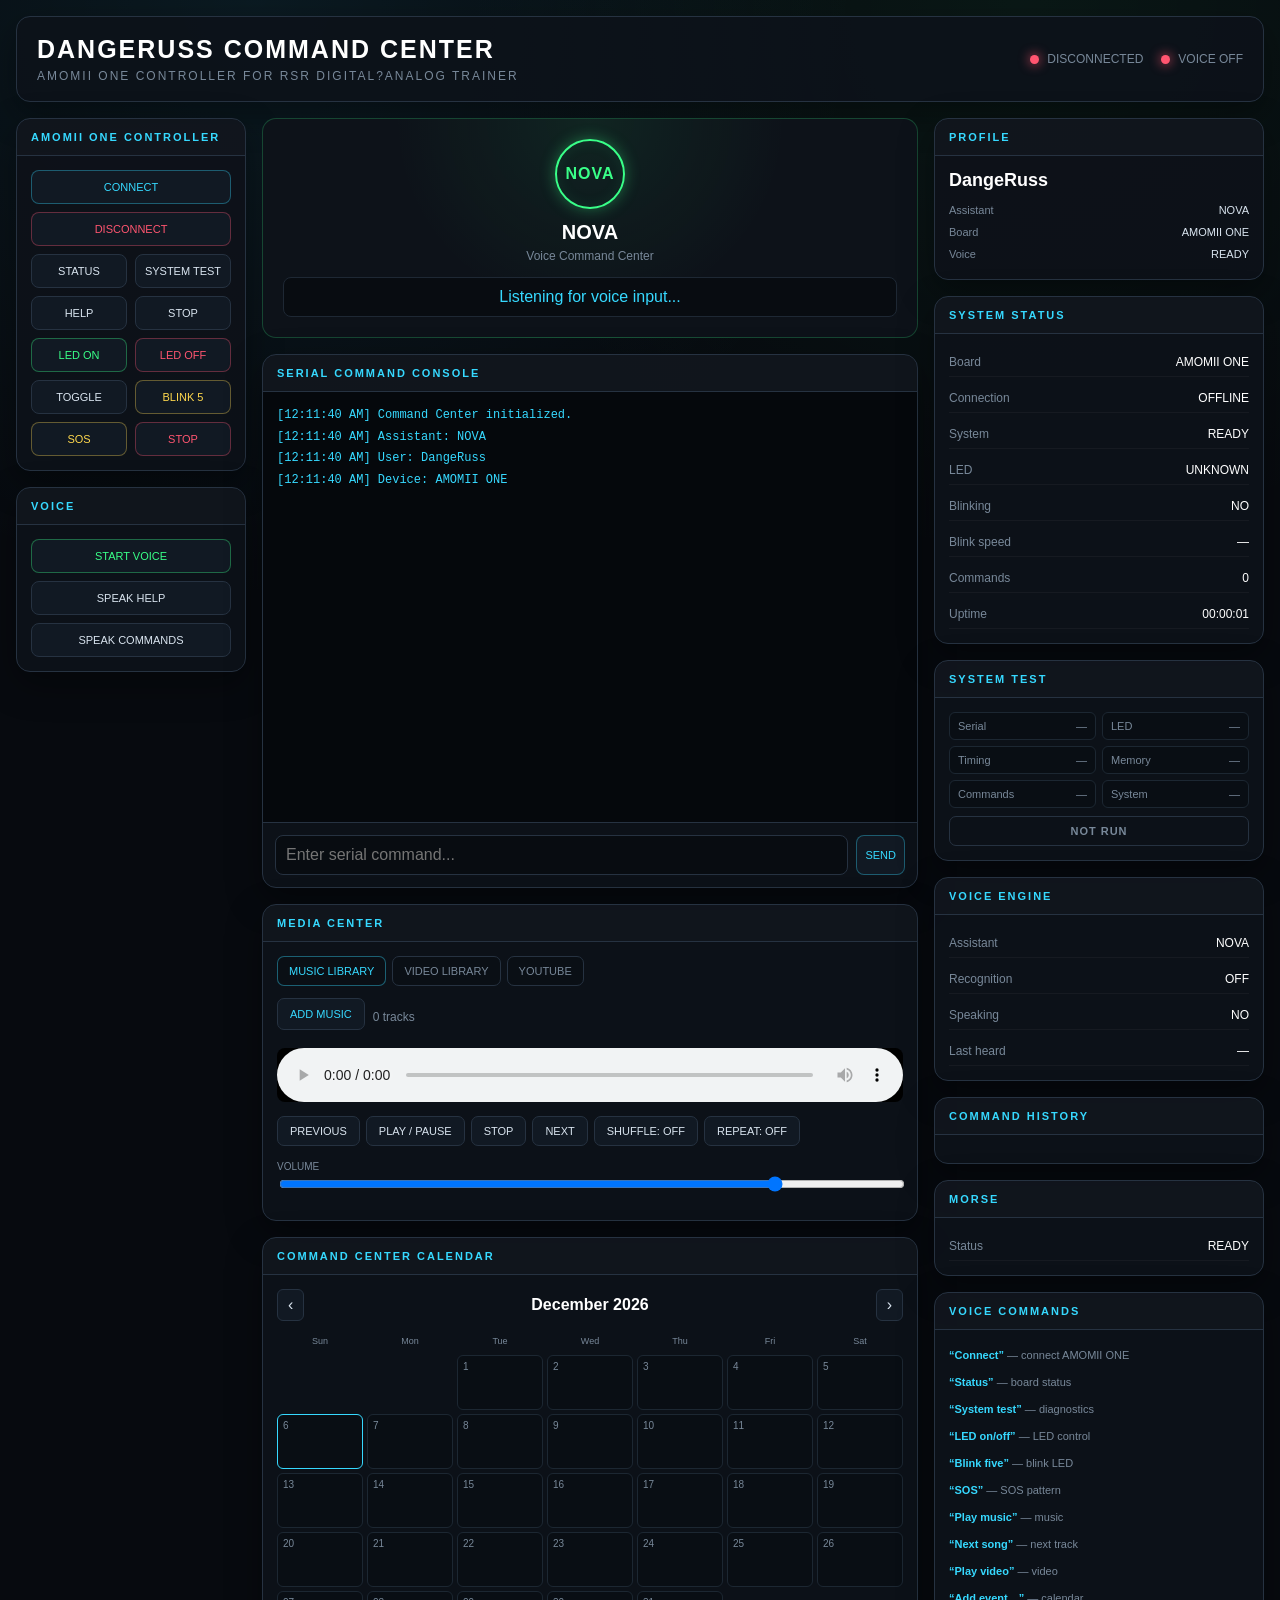
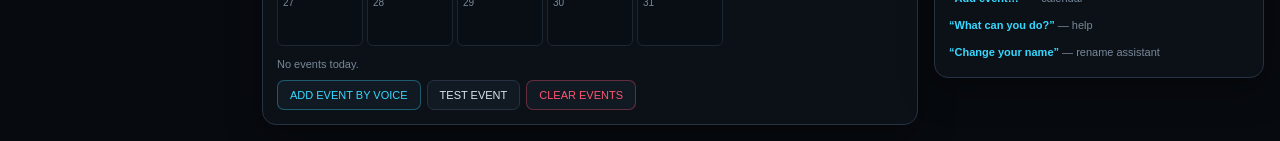
==== commit 5adf654c: "n1" ====
--- a/index.html
+++ b/index.html
@@ -877,6 +877,23 @@
 
 <div class="centerColumn">
 
+      <!-- NOVA AI CORE -->
+    <div id="novaCoreContainer">
+        <div id="novaPedestal">
+            <div id="novaThroneRing"></div>
+            <div id="novaGlyphLayer"></div>
+            <div id="novaConduits"></div>
+        </div>
+
+        <div id="novaOrb">
+            <div class="novaOuterRing"></div>
+            <div class="novaInnerRing"></div>
+            <div class="novaIris"></div>
+            <div class="novaWaveform"></div>
+            <div class="novaParticles"></div>
+        </div>
+    </div>
+    
   <div class="voiceHero">
 
     <div id="voiceOrb" class="voiceOrb">
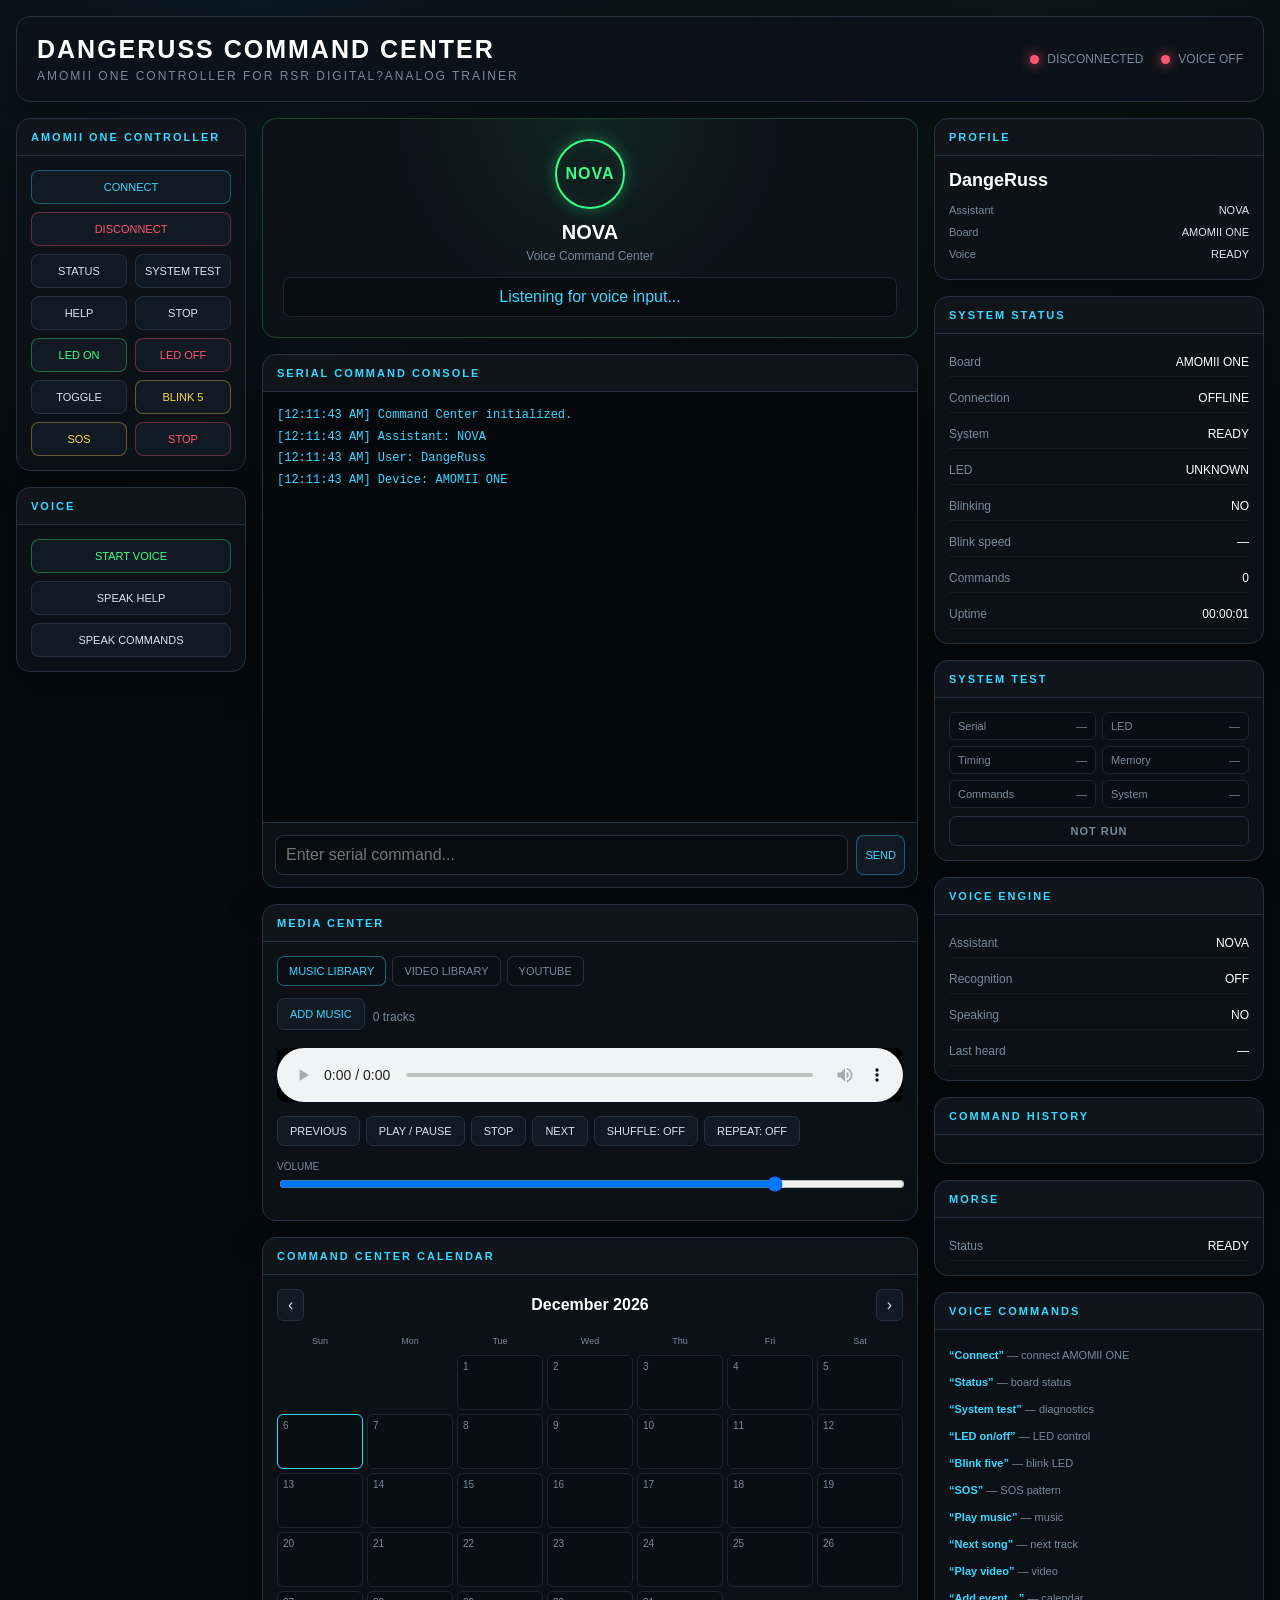
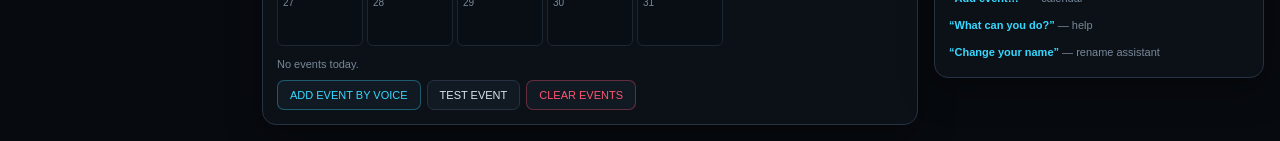
==== commit 5815de9f: "n2" ====
--- a/index.html
+++ b/index.html
@@ -893,7 +893,7 @@
             <div class="novaParticles"></div>
         </div>
     </div>
-    
+
   <div class="voiceHero">
 
     <div id="voiceOrb" class="voiceOrb">
@@ -5260,5 +5260,12 @@
 
 </script>
 
+    <!-- NOVA AUDIO -->
+    <audio id="novaHumSpeak" src="nova_hum_speak.mp3" preload="auto"></audio>
+    <audio id="novaHumListen" src="nova_hum_listen.mp3" preload="auto"></audio>
+    <audio id="novaHumError" src="nova_hum_error.mp3" preload="auto"></audio>
+
+    <!-- NOVA JS -->
+    <script src="nova.js"></script>
 </body>
-</html>+</html>
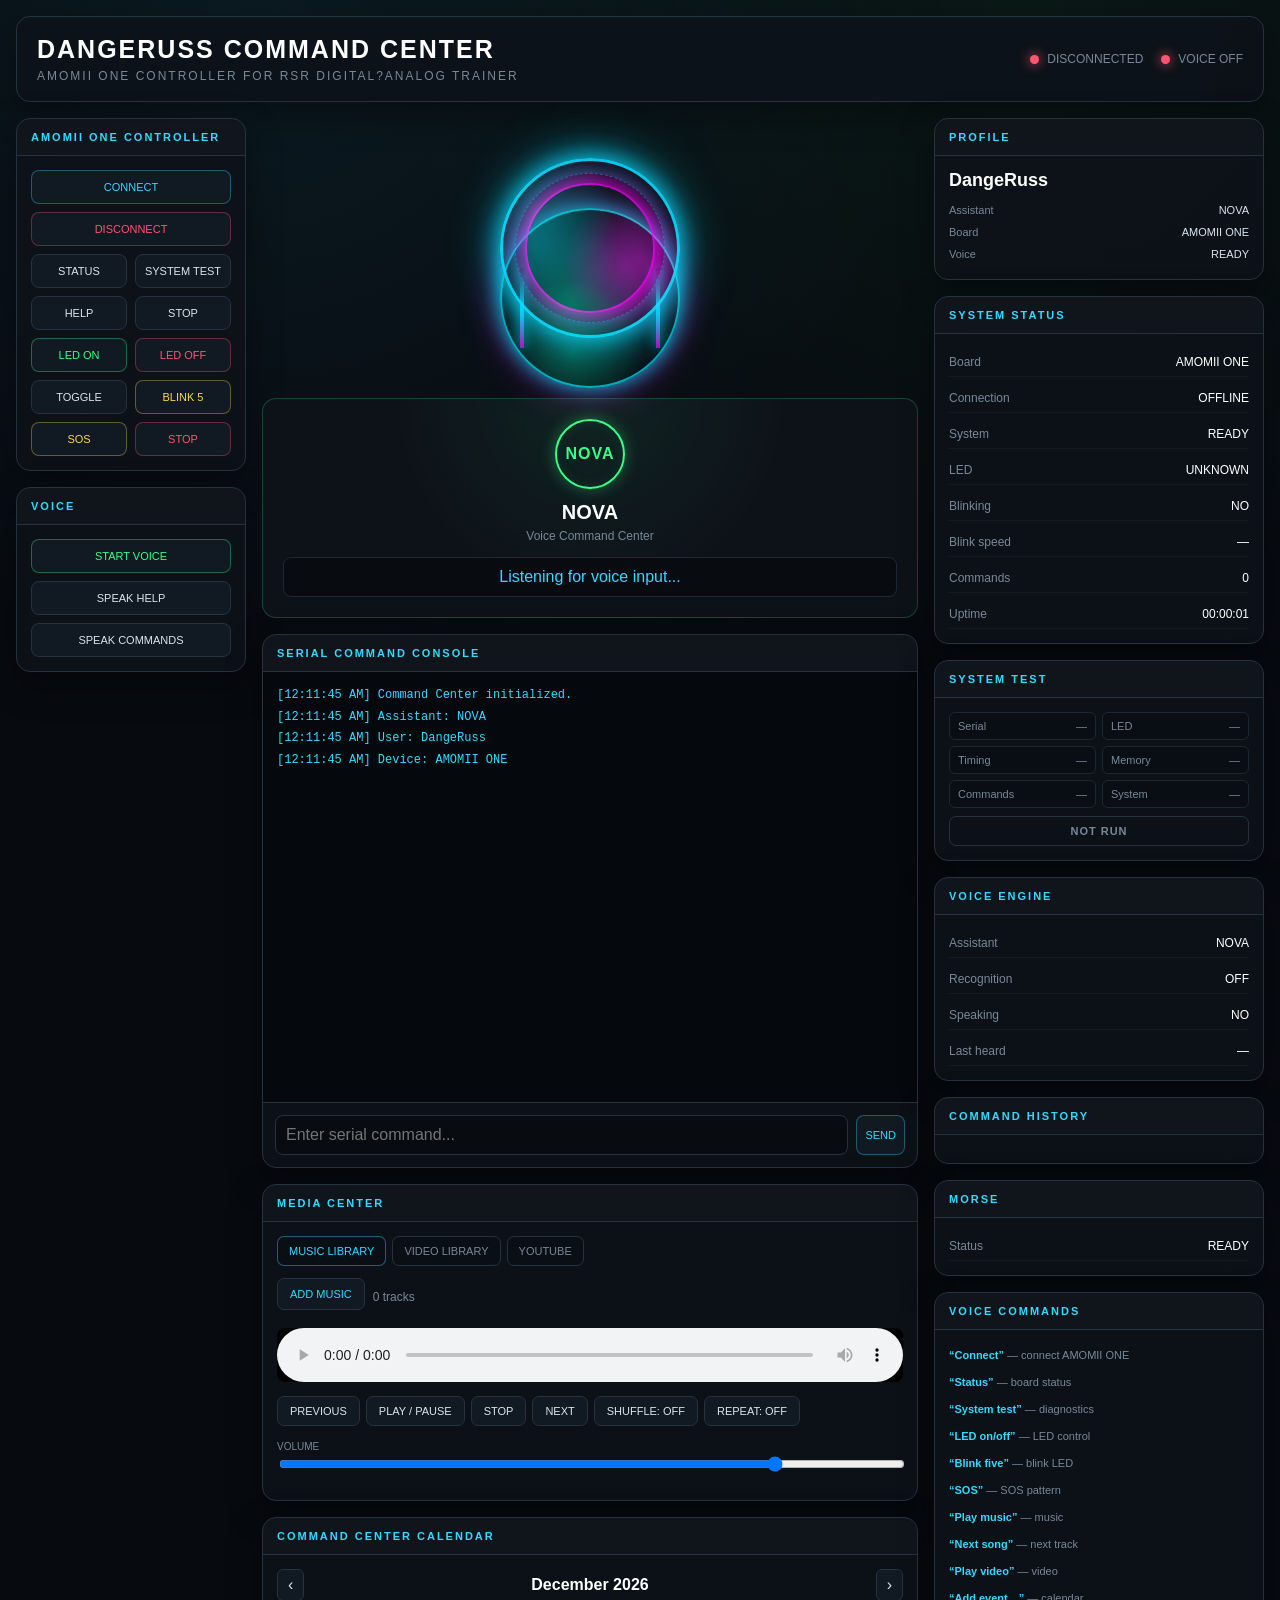
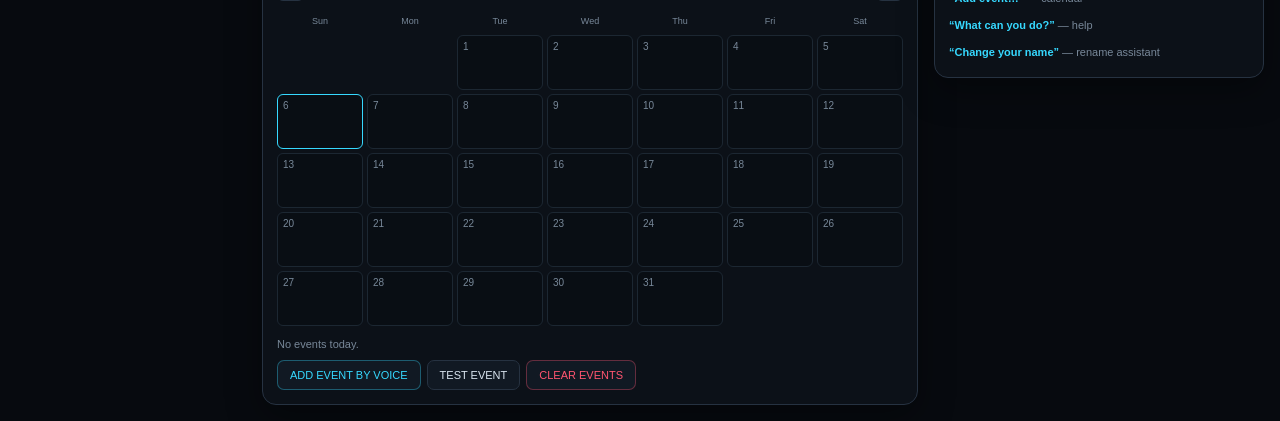
==== commit 60dcdfee: "n9" ====
--- a/index.html
+++ b/index.html
@@ -217,6 +217,253 @@
   border-radius:14px;
   padding:20px;
   text-align:center;
+}
+
+/* NOVA CORE CONTAINER */
+#novaCoreContainer {
+    position: relative;
+    width: 260px;
+    height: 260px;
+    margin: 0 auto 20px;
+    display: flex;
+    justify-content: center;
+    align-items: center;
+}
+
+/* PEDESTAL */
+#novaPedestal {
+    position: absolute;
+    bottom: 40px;
+    width: 220px;
+    height: 80px;
+    display: flex;
+    justify-content: center;
+    align-items: center;
+    pointer-events: none;
+}
+
+/* THRONE RING */
+#novaThroneRing {
+    position: absolute;
+    width: 180px;
+    height: 180px;
+    border-radius: 50%;
+    border: 2px solid rgba(0, 229, 255, 0.7);
+    box-shadow:
+        0 0 20px rgba(0, 229, 255, 0.8),
+        0 0 40px rgba(255, 0, 255, 0.4);
+    background: radial-gradient(circle, rgba(0, 229, 255, 0.1) 0%, transparent 70%);
+    animation: throneRotate 20s linear infinite;
+}
+
+/* GLYPHS */
+#novaGlyphLayer {
+    position: absolute;
+    width: 180px;
+    height: 180px;
+    border-radius: 50%;
+    pointer-events: none;
+    background-image:
+        radial-gradient(circle at 20% 20%, rgba(0, 229, 255, 0.4) 0, transparent 40%),
+        radial-gradient(circle at 80% 30%, rgba(255, 0, 255, 0.4) 0, transparent 40%),
+        radial-gradient(circle at 40% 80%, rgba(0, 255, 180, 0.4) 0, transparent 40%);
+    opacity: 0.7;
+    mix-blend-mode: screen;
+    animation: glyphPulse 6s ease-in-out infinite;
+}
+
+/* CONDUITS */
+#novaConduits {
+    position: absolute;
+    width: 140px;
+    height: 120px;
+    bottom: -10px;
+    display: flex;
+    justify-content: space-between;
+    align-items: flex-end;
+    pointer-events: none;
+}
+
+#novaConduits::before,
+#novaConduits::after {
+    content: "";
+    width: 4px;
+    height: 80px;
+    background: linear-gradient(to bottom,
+        rgba(0, 229, 255, 0.0),
+        rgba(0, 229, 255, 0.9),
+        rgba(255, 0, 255, 0.7));
+    box-shadow: 0 0 12px rgba(0, 229, 255, 0.9);
+    animation: conduitPulse 3s ease-in-out infinite;
+}
+
+/* ORB */
+#novaOrb {
+    position: absolute;
+    width: 180px;
+    height: 180px;
+    border-radius: 50%;
+    display: flex;
+    justify-content: center;
+    align-items: center;
+    pointer-events: none;
+}
+
+/* OUTER RING */
+.novaOuterRing {
+    position: absolute;
+    width: 180px;
+    height: 180px;
+    border-radius: 50%;
+    border: 3px solid rgba(0, 229, 255, 0.9);
+    box-shadow:
+        0 0 25px rgba(0, 229, 255, 0.9),
+        0 0 50px rgba(0, 229, 255, 0.6);
+    animation: outerBreath 6s ease-in-out infinite;
+}
+
+/* INNER RING */
+.novaInnerRing {
+    position: absolute;
+    width: 130px;
+    height: 130px;
+    border-radius: 50%;
+    border: 2px solid rgba(255, 0, 255, 0.7);
+    box-shadow:
+        0 0 20px rgba(255, 0, 255, 0.7),
+        0 0 40px rgba(255, 0, 255, 0.4);
+    animation: innerPulse 4s ease-in-out infinite;
+}
+
+/* IRIS */
+.novaIris {
+    position: absolute;
+    width: 80px;
+    height: 80px;
+    border-radius: 50%;
+    background: radial-gradient(circle,
+        rgba(0, 229, 255, 1) 0%,
+        rgba(0, 120, 200, 0.9) 40%,
+        rgba(0, 10, 30, 1) 100%);
+    box-shadow:
+        0 0 20px rgba(0, 229, 255, 0.9),
+        0 0 40px rgba(0, 229, 255, 0.7);
+    clip-path: ellipse(0% 0% at 50% 50%);
+    animation: irisIdle 8s ease-in-out infinite;
+}
+
+/* WAVEFORM */
+.novaWaveform {
+    position: absolute;
+    width: 150px;
+    height: 150px;
+    border-radius: 50%;
+    border: 1px dashed rgba(0, 229, 255, 0.6);
+    box-shadow: 0 0 18px rgba(0, 229, 255, 0.6);
+    opacity: 0.6;
+    animation: waveformIdle 5s ease-in-out infinite;
+}
+
+/* PARTICLES */
+.novaParticles {
+    position: absolute;
+    width: 180px;
+    height: 180px;
+    border-radius: 50%;
+    background-image:
+        radial-gradient(circle at 20% 30%, rgba(0, 229, 255, 0.7) 0, transparent 40%),
+        radial-gradient(circle at 70% 60%, rgba(255, 0, 255, 0.7) 0, transparent 40%),
+        radial-gradient(circle at 40% 80%, rgba(0, 255, 180, 0.7) 0, transparent 40%);
+    mix-blend-mode: screen;
+    opacity: 0.4;
+    animation: particleDrift 10s linear infinite;
+}
+
+/* KEYFRAMES */
+@keyframes throneRotate {
+    0%   { transform: rotate(0deg); }
+    20%  { transform: rotate(60deg); }
+    30%  { transform: rotate(180deg); }
+    40%  { transform: rotate(240deg); }
+    45%  { transform: rotate(260deg); }
+    50%  { transform: rotate(260deg); }
+    70%  { transform: rotate(200deg); }
+    80%  { transform: rotate(40deg); }
+    90%  { transform: rotate(-120deg); }
+    100% { transform: rotate(-180deg); }
+}
+
+@keyframes glyphPulse {
+    0%, 100% { opacity: 0.6; transform: scale(1); }
+    50%      { opacity: 1; transform: scale(1.05); }
+}
+
+@keyframes conduitPulse {
+    0%, 100% { opacity: 0.7; }
+    50%      { opacity: 1; }
+}
+
+@keyframes outerBreath {
+    0%, 100% { box-shadow: 0 0 25px rgba(0, 229, 255, 0.9), 0 0 50px rgba(0, 229, 255, 0.6); }
+    50%      { box-shadow: 0 0 35px rgba(0, 229, 255, 1), 0 0 70px rgba(0, 229, 255, 0.9); }
+}
+
+@keyframes innerPulse {
+    0%, 100% { transform: scale(1); }
+    50%      { transform: scale(1.05); }
+}
+
+@keyframes irisIdle {
+    0%   { clip-path: ellipse(0% 0% at 50% 50%); }
+    20%  { clip-path: ellipse(40% 20% at 50% 50%); }
+    40%  { clip-path: ellipse(20% 10% at 50% 50%); }
+    60%  { clip-path: ellipse(35% 18% at 50% 50%); }
+    80%  { clip-path: ellipse(10% 5% at 50% 50%); }
+    100% { clip-path: ellipse(0% 0% at 50% 50%); }
+}
+
+@keyframes waveformIdle {
+    0%, 100% { transform: scale(1); opacity: 0.5; }
+    50%      { transform: scale(1.08); opacity: 0.8; }
+}
+
+@keyframes particleDrift {
+    0%   { transform: translate(0, 0); }
+    25%  { transform: translate(4px, -3px); }
+    50%  { transform: translate(-3px, 5px); }
+    75%  { transform: translate(2px, -4px); }
+    100% { transform: translate(0, 0); }
+}
+
+/* STATE CLASSES */
+.nova-speaking .novaIris {
+    clip-path: ellipse(60% 60% at 50% 50%);
+    box-shadow:
+        0 0 30px rgba(0, 229, 255, 1),
+        0 0 70px rgba(0, 229, 255, 1);
+}
+
+.nova-speaking .novaWaveform {
+    animation: waveformSpeak 1.2s ease-in-out infinite;
+}
+
+@keyframes waveformSpeak {
+    0%   { transform: scale(1); opacity: 0.7; }
+    50%  { transform: scale(1.15); opacity: 1; }
+    100% { transform: scale(1); opacity: 0.7; }
+}
+
+.nova-error .novaOuterRing {
+    box-shadow:
+        0 0 25px rgba(255, 0, 0, 0.9),
+        0 0 50px rgba(255, 0, 0, 0.7);
+}
+
+.nova-error #novaThroneRing {
+    border-color: rgba(255, 0, 0, 0.8);
+    box-shadow:
+        0 0 20px rgba(255, 0, 0, 0.9),
+        0 0 40px rgba(255, 0, 0, 0.7);
 }
 
 .voiceOrb{
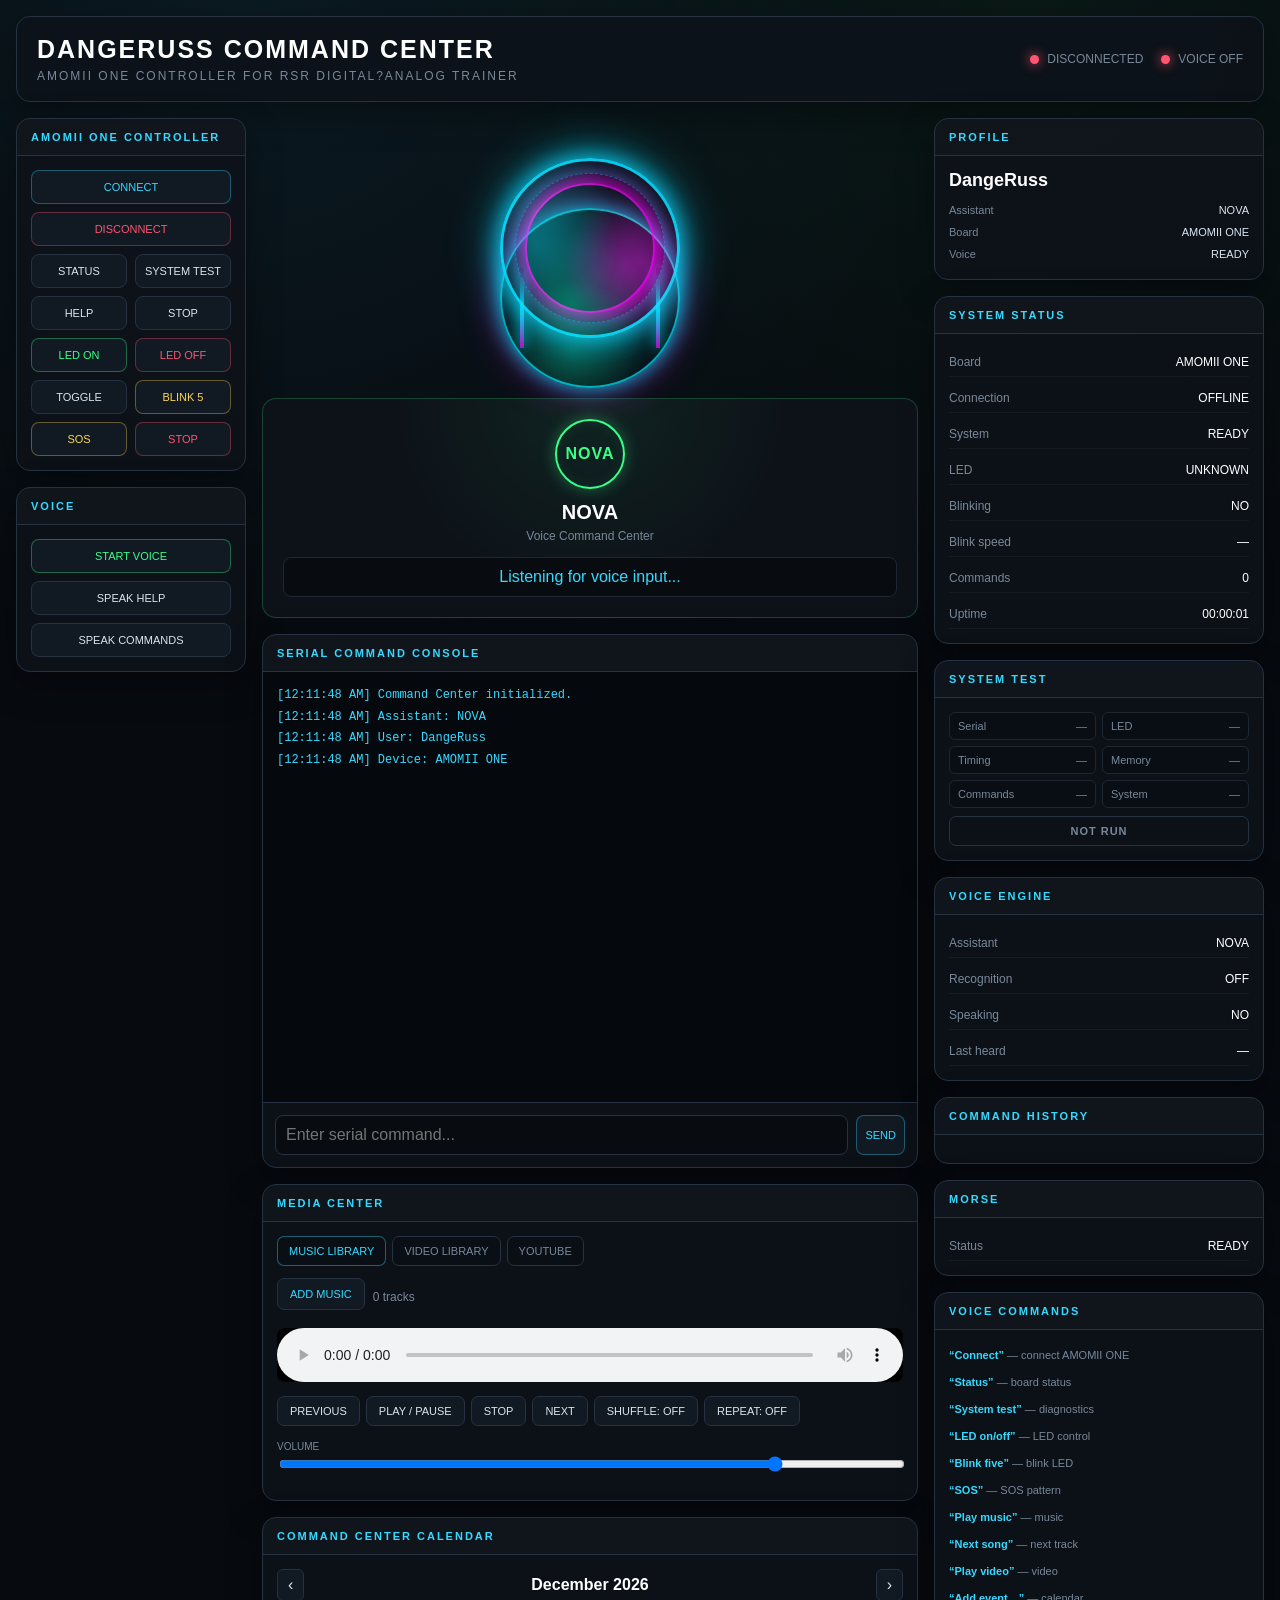
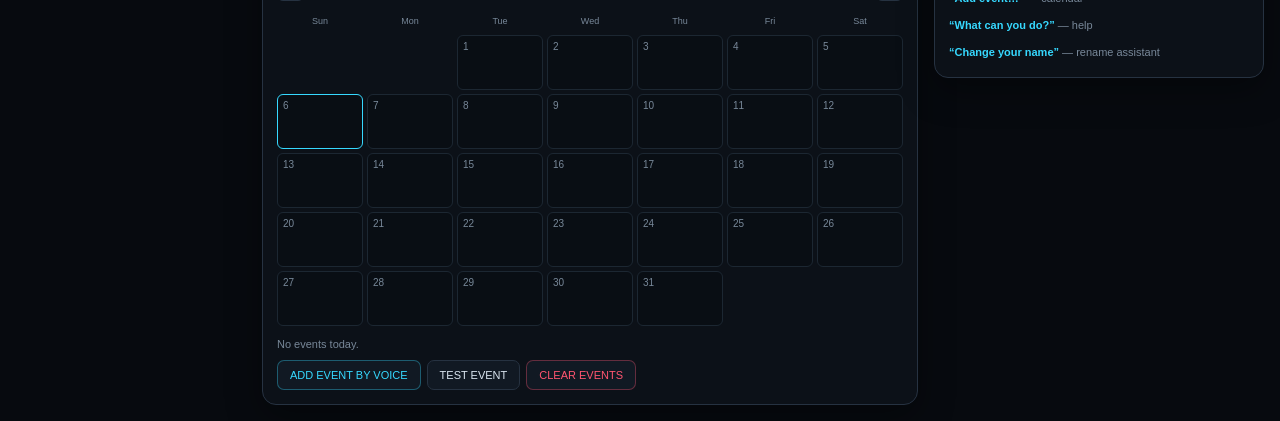
==== commit dfd8ad6e: "c" ====
--- a/index.html
+++ b/index.html
@@ -522,6 +522,22 @@
   min-height:40px;
 }
 
+.novaName {
+    position: absolute;
+    top: 50%;
+    left: 50%;
+    transform: translate(-50%, -50%);
+    font-size: 22px;
+    font-weight: 700;
+    letter-spacing: 3px;
+    color: var(--cyan);
+    text-shadow:
+        0 0 8px rgba(0, 229, 255, 0.9),
+        0 0 15px rgba(0, 229, 255, 0.7),
+        0 0 25px rgba(0, 229, 255, 0.5);
+    pointer-events: none;
+}
+
 /* CONSOLE */
 
 .console{
@@ -1132,13 +1148,18 @@
             <div id="novaConduits"></div>
         </div>
 
-        <div id="novaOrb">
-            <div class="novaOuterRing"></div>
-            <div class="novaInnerRing"></div>
-            <div class="novaIris"></div>
-            <div class="novaWaveform"></div>
-            <div class="novaParticles"></div>
-        </div>
+    <div id="novaOrb">
+    <div class="novaOuterRing"></div>
+    <div class="novaInnerRing"></div>
+
+    <div class="novaIris">
+        <div class="novaName">NOVA</div>
+    </div>
+
+    <div class="novaWaveform"></div>
+    <div class="novaParticles"></div>
+</div>
+
     </div>
 
   <div class="voiceHero">
@@ -1165,6 +1186,7 @@
   <div class="panel">
 
     <div class="panelHeader">
+      
       SERIAL COMMAND CONSOLE
     </div>
 
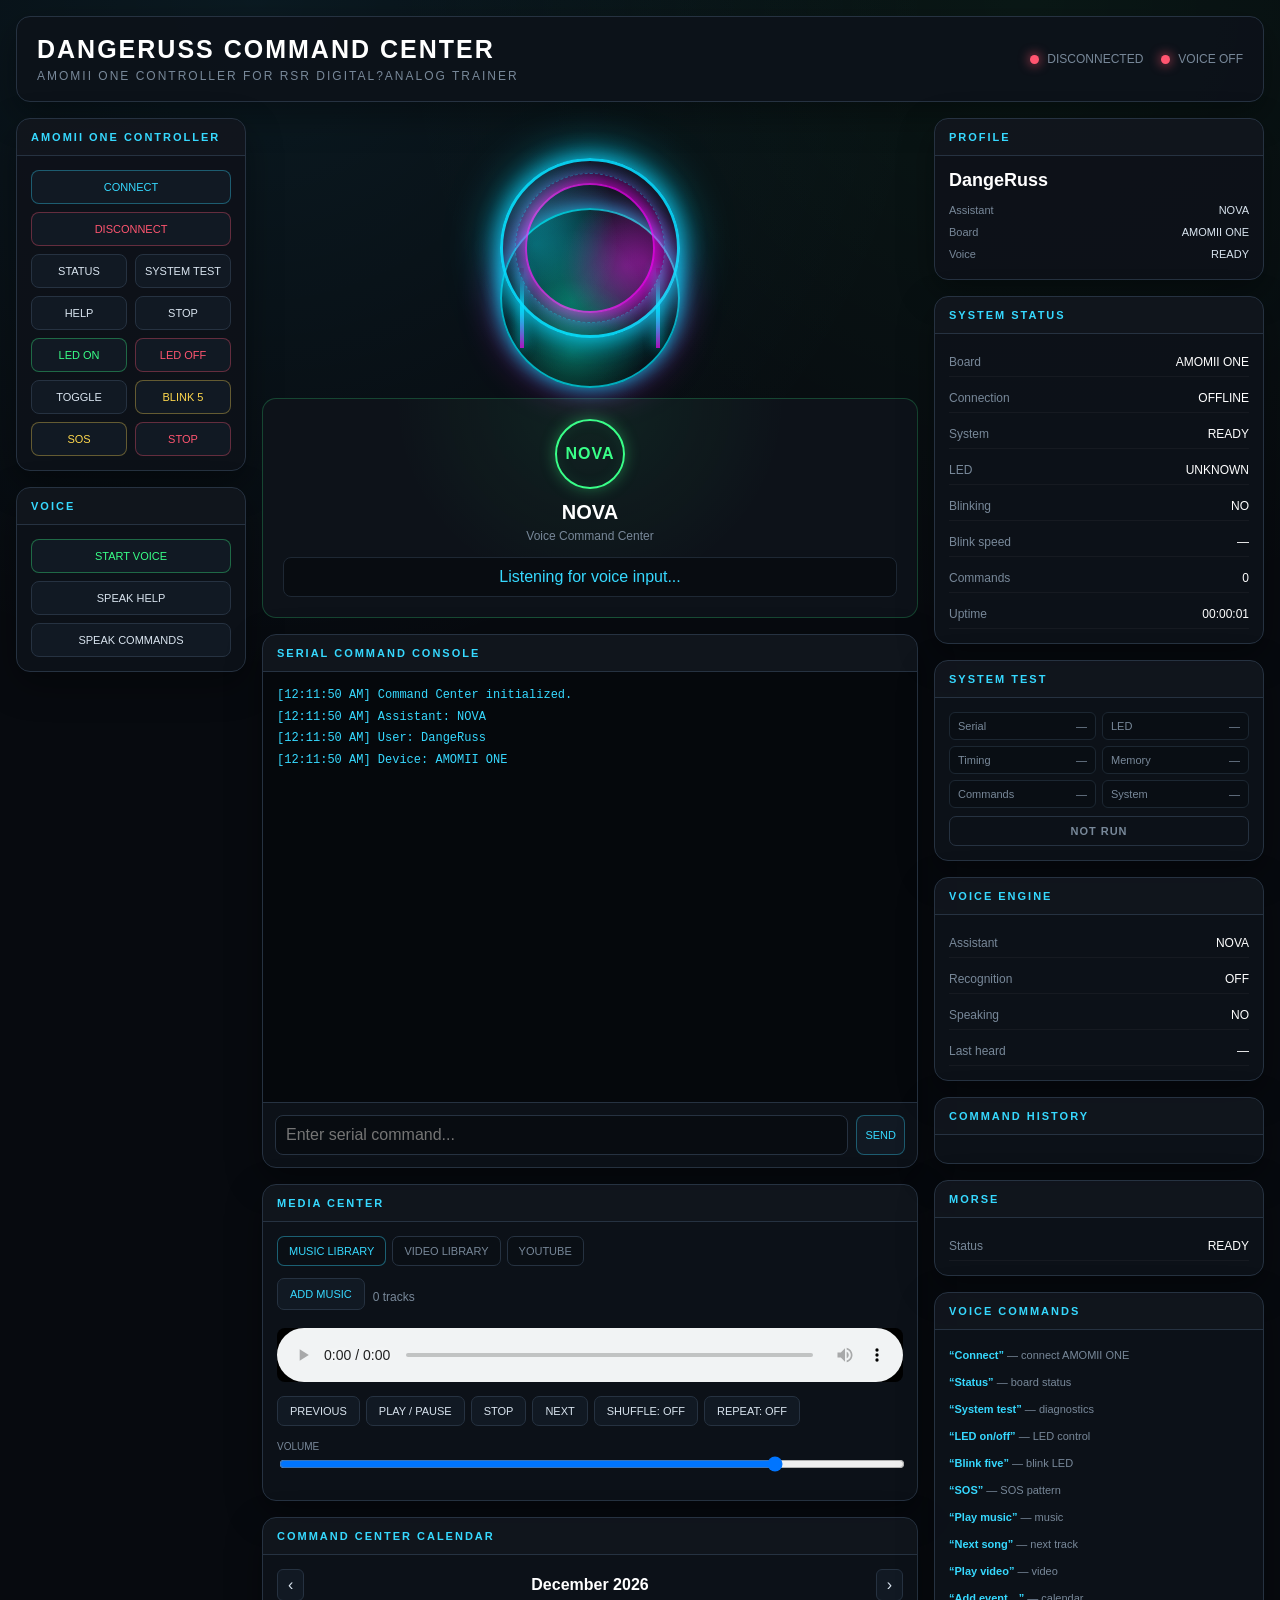
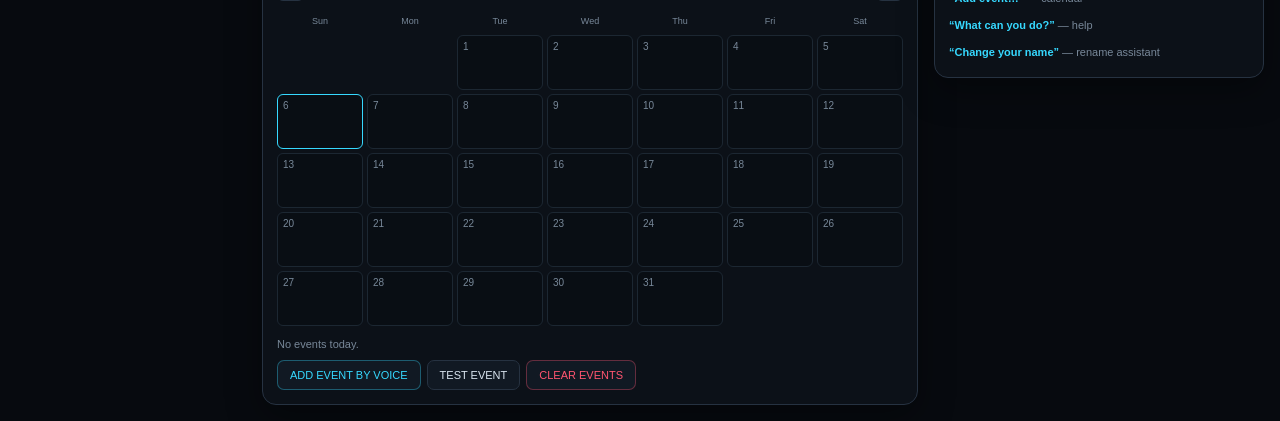
==== commit a8a7c152: "nb" ====
--- a/index.html
+++ b/index.html
@@ -530,12 +530,15 @@
     font-size: 22px;
     font-weight: 700;
     letter-spacing: 3px;
-    color: var(--cyan);
+    color: #eaffff;
     text-shadow:
-        0 0 8px rgba(0, 229, 255, 0.9),
-        0 0 15px rgba(0, 229, 255, 0.7),
-        0 0 25px rgba(0, 229, 255, 0.5);
+    0 0 10px rgba(0, 255, 255, 1),
+    0 0 20px rgba(0, 255, 255, 1),
+    0 0 35px rgba(0, 255, 255, 1);
+    -webkit-text-stroke: 1px rgba(0,0,0,0.4);
     pointer-events: none;
+    z-index: 9999;
+
 }
 
 /* CONSOLE */
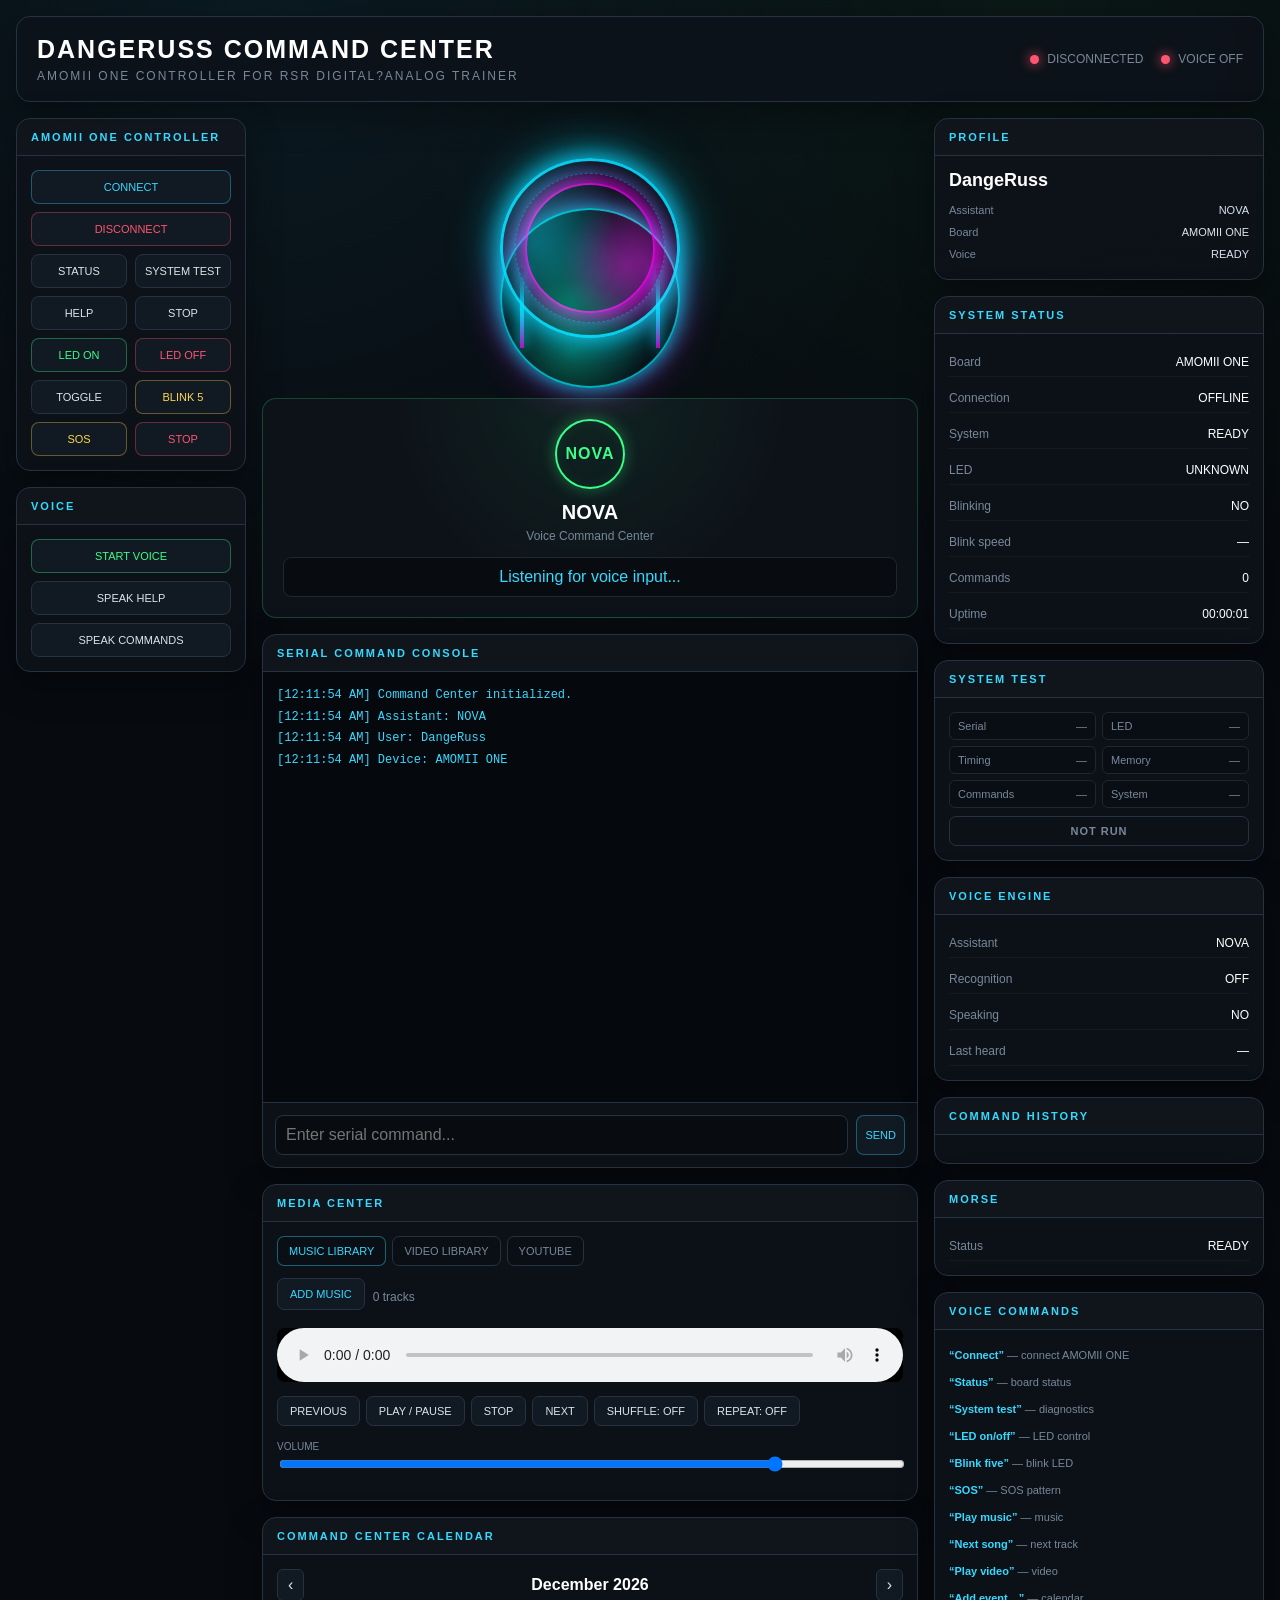
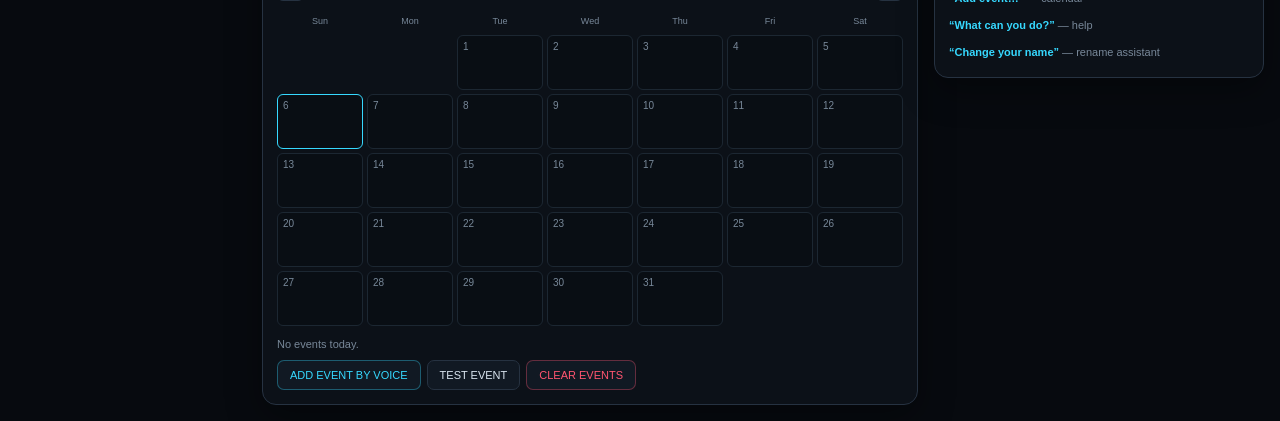
==== commit 93e3a078: "1" ====
--- a/index.html
+++ b/index.html
@@ -338,8 +338,8 @@
 /* IRIS */
 .novaIris {
     position: absolute;
-    width: 80px;
-    height: 80px;
+    width: 120px;
+    height: 1200px;
     border-radius: 50%;
     background: radial-gradient(circle,
         rgba(0, 229, 255, 1) 0%,
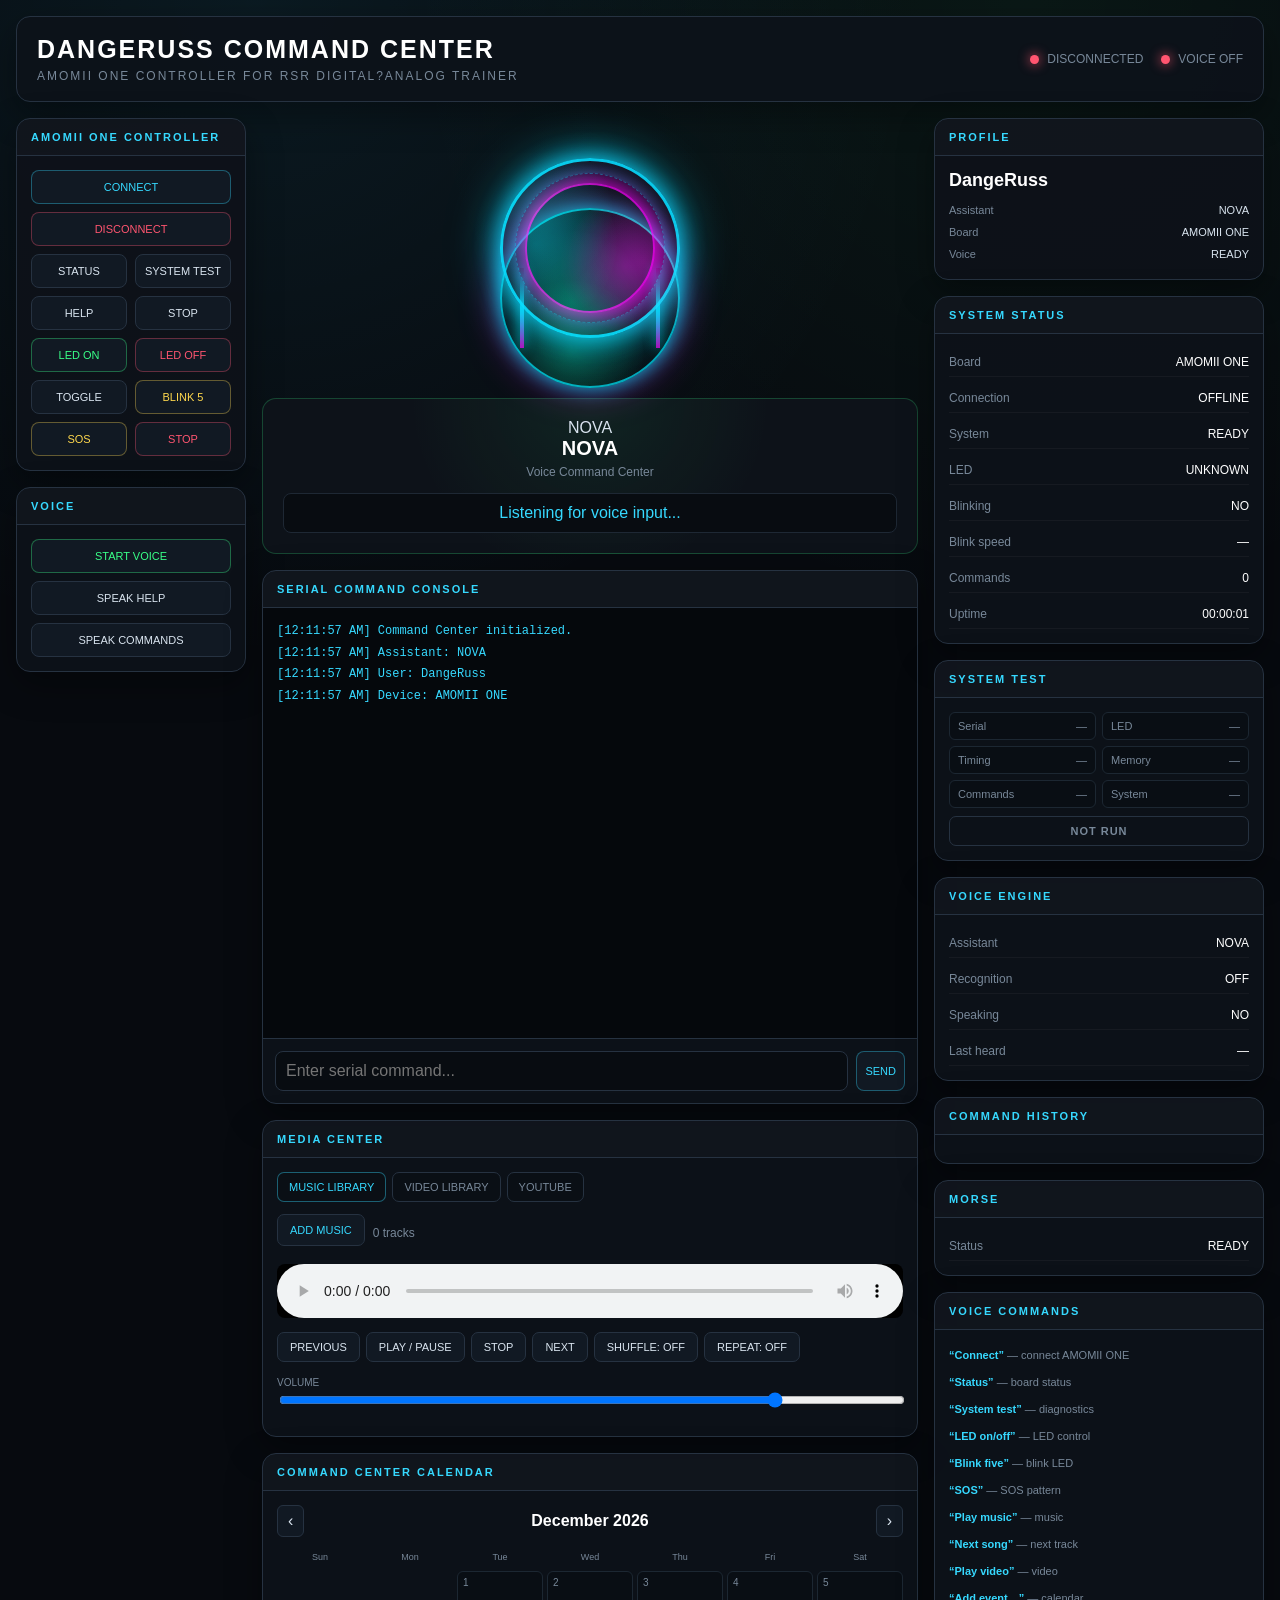
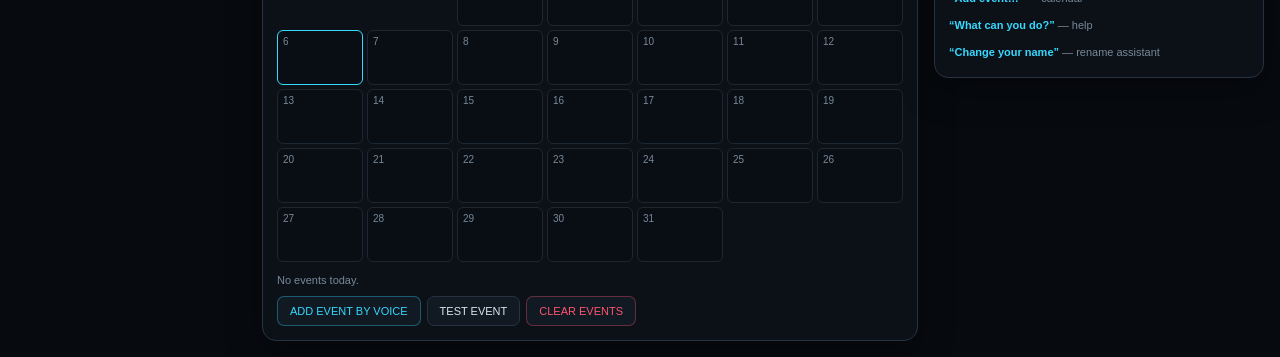
==== commit a061a746: "1" ====
--- a/index.html
+++ b/index.html
@@ -466,39 +466,6 @@
         0 0 40px rgba(255, 0, 0, 0.7);
 }
 
-.voiceOrb{
-  width:70px;
-  height:70px;
-  margin:0 auto 12px;
-  border-radius:50%;
-  border:2px solid var(--green);
-  box-shadow:
-    0 0 15px rgba(57,255,136,.35),
-    inset 0 0 15px rgba(57,255,136,.08);
-  display:flex;
-  align-items:center;
-  justify-content:center;
-  color:var(--green);
-  font-weight:bold;
-  letter-spacing:1px;
-}
-
-.voiceOrb.listening{
-  animation:pulse 1.3s infinite;
-}
-
-@keyframes pulse{
-  0%,100%{
-    box-shadow:
-      0 0 15px rgba(57,255,136,.35),
-      inset 0 0 15px rgba(57,255,136,.08);
-  }
-  50%{
-    box-shadow:
-      0 0 35px rgba(57,255,136,.7),
-      inset 0 0 25px rgba(57,255,136,.2);
-  }
-}
 
 .voiceTitle{
   font-size:20px;
